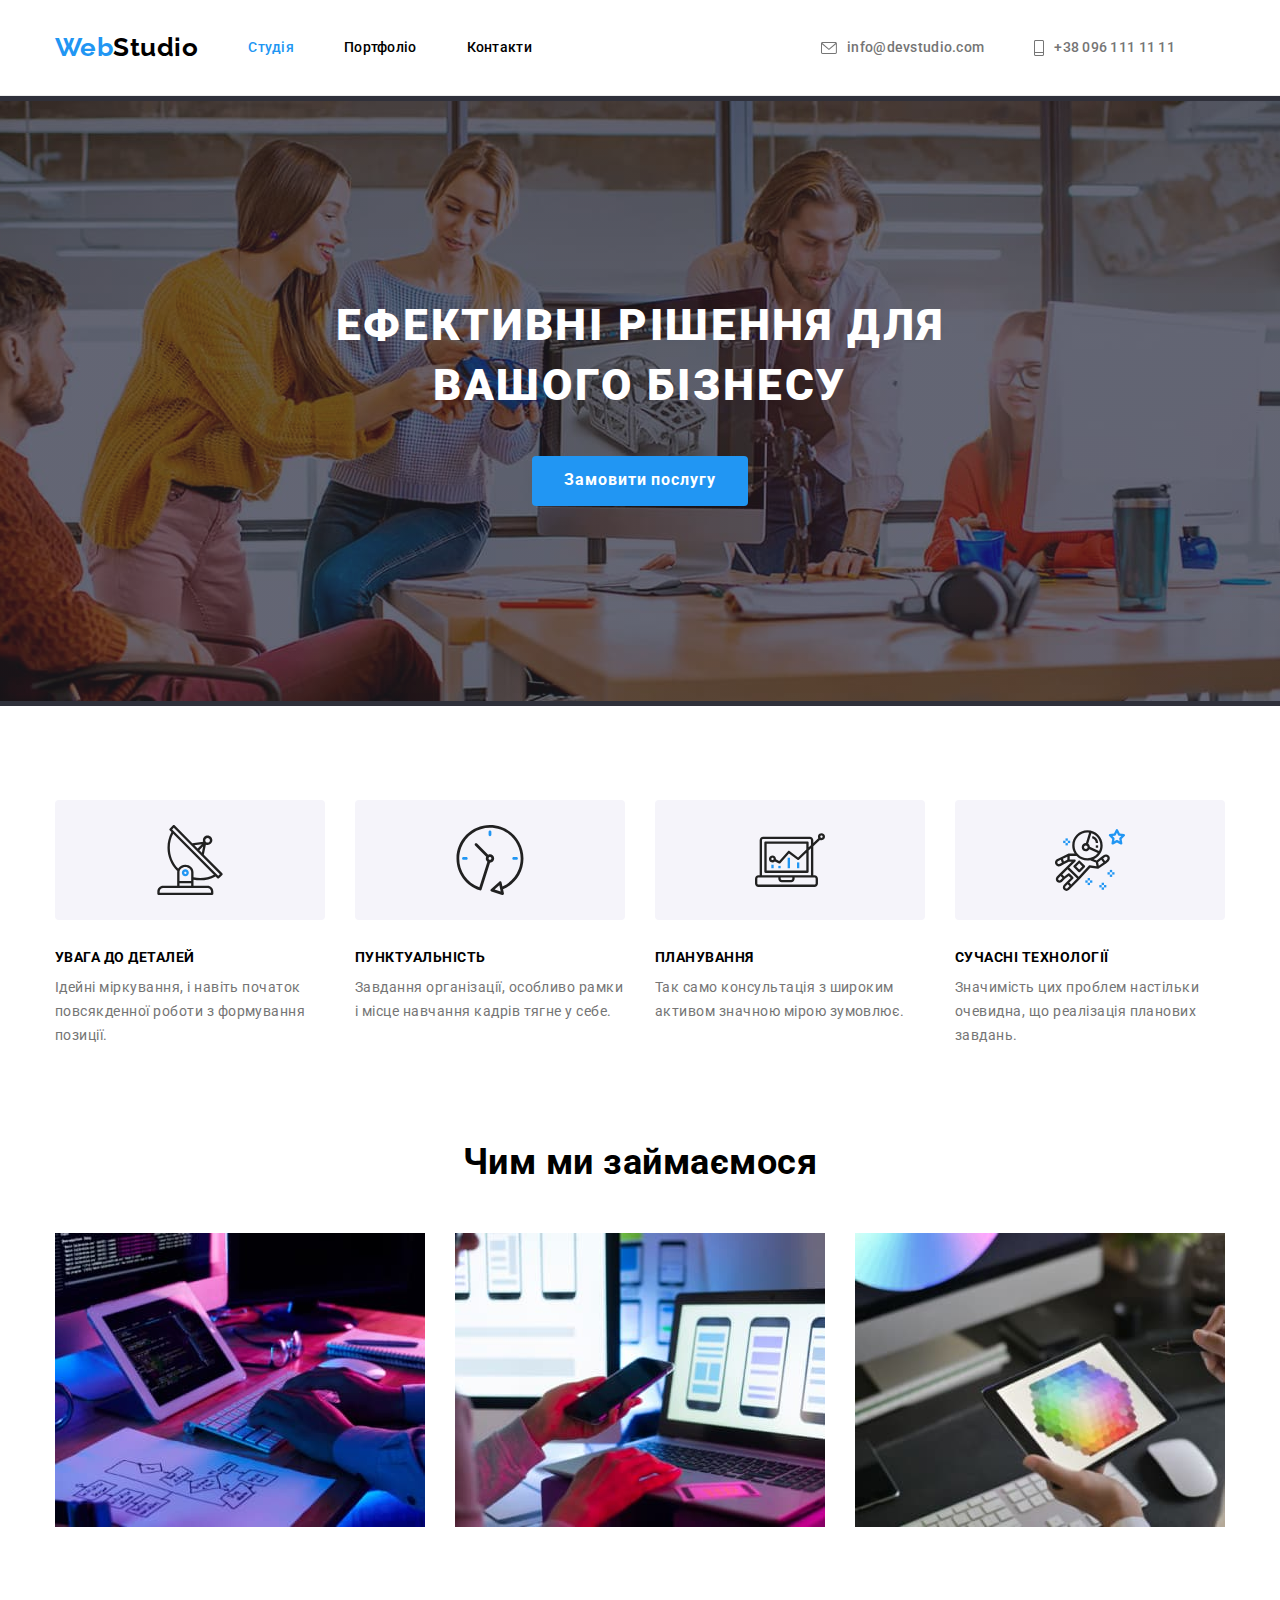
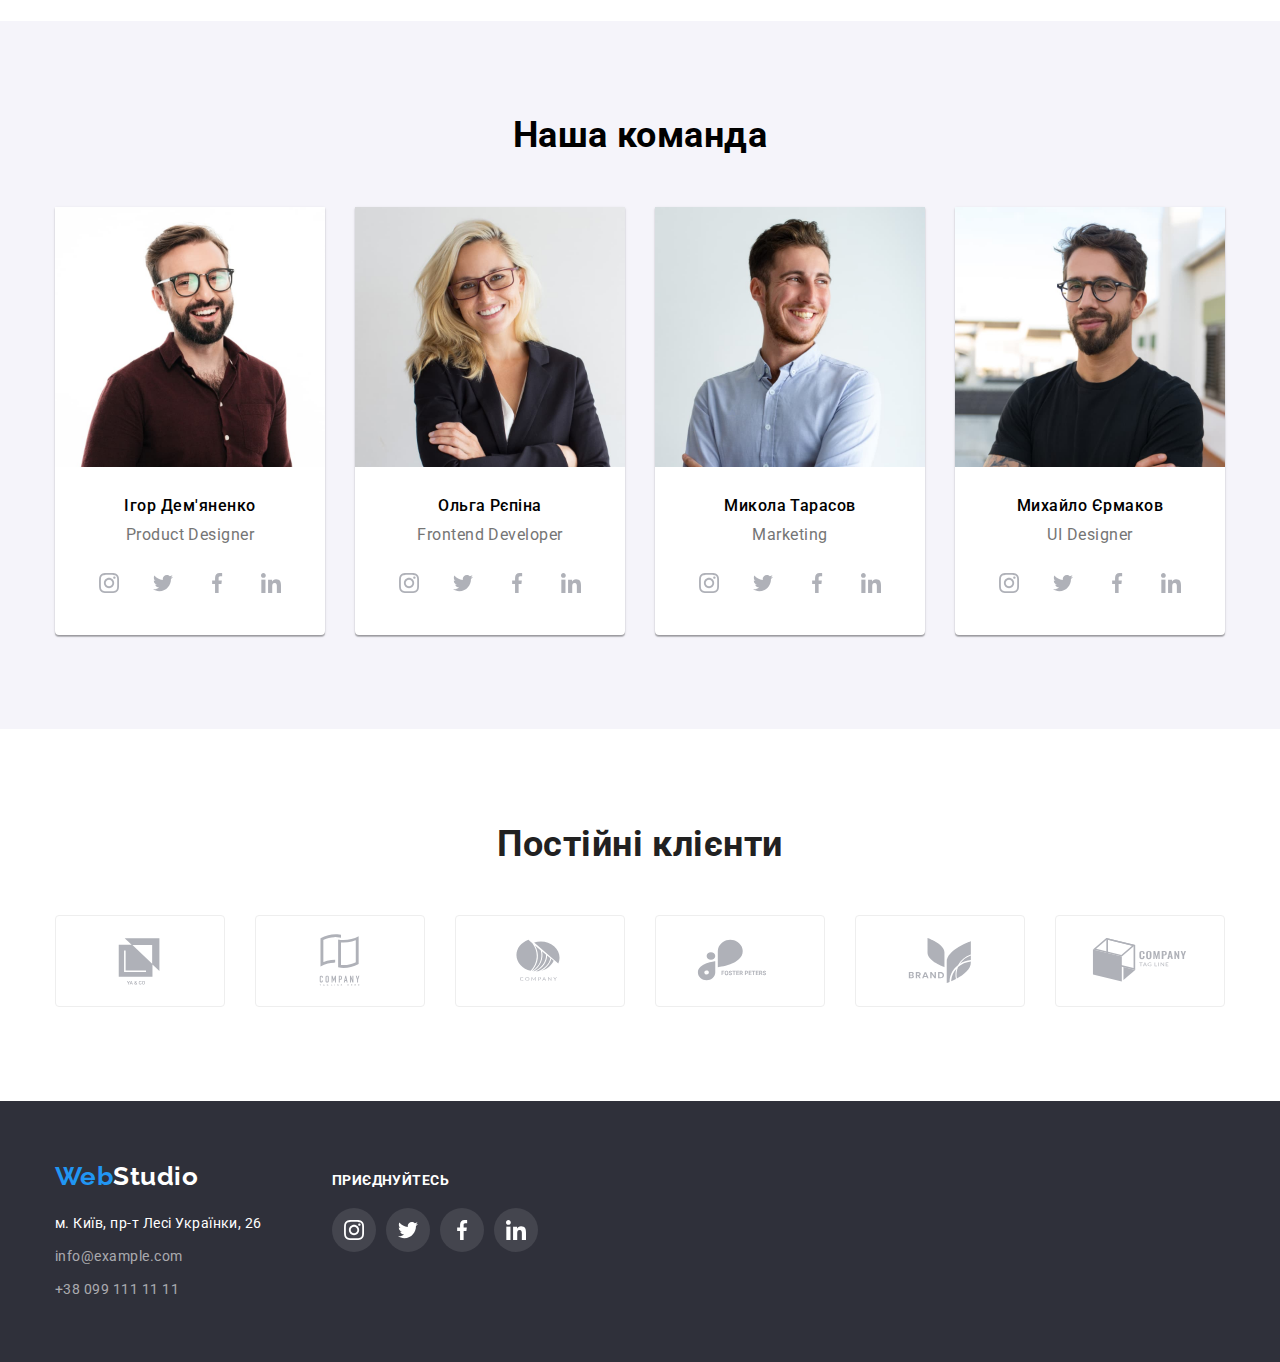
==== index.html @ 2a756783 "new" ====
<!DOCTYPE html>
<html lang="uk">

<head>
    <meta charset="UTF-8">
    <meta http-equiv="X-UA-Compatible" content="IE=edge">
    <meta name="viewport" content="width=device-width, initial-scale=1.0">
    <title>WebStudio</title>
    <link rel="preconnect" href="https://fonts.googleapis.com">
    <link rel="preconnect" href="https://fonts.gstatic.com" crossorigin>
    <link
        href="https://fonts.googleapis.com/css2?family=Raleway:wght@700&family=Roboto:wght@400;500;700;900&display=swap"
        rel="stylesheet">
    <link rel="stylesheet" href="https://cdn.jsdelivr.net/npm/modern-normalize@1.1.0/modern-normalize.min.css">
    <link rel="stylesheet" href="./css/styles.css">
</head>

<body>
    <!-- Header-page -->
    <header class="page-header">
        <div class="header-box container">
            <nav class="page-navigation">
                <a class="logo link" href="/index.html"><span class="logo-item">Web</span>Studio</a>
                <ul class="menu-list list">
                    <li class="menu-item">
                        <a class="menu-link link current " href="index.html">Студія</a>
                    </li>
                    <li class="menu-item">
                        <a class="menu-link link" href="portfolio.html">Портфоліо</a>
                    </li>
                    <li class="menu-item">
                        <a class="menu-link link" href="#contacts">Контакти</a>
                    </li>
                </ul>
            </nav>

            <ul class="list-contact list ">
                <li class="mail-link page-cont">
                    <a class="mail link focus-cont" href="mailto:info@devstudio.com">
                        <svg class="mail-icon cont-icon" width="16px" height="12px">
                            <use href="./symbol-defs.svg#icon-envelope"></use>
                        </svg>
                        info@devstudio.com
                    </a>
                </li>
                <li class="phone-link page-cont">
                    <a class="contact-phone-number link focus-cont" href="tel:+380961111111">
                        <svg class="phone-icon cont-icon" width="10" height="16">
                            <use href="./symbol-defs.svg#icon-Vector"></use>
                        </svg>
                        +38 096 111 11 11</a>
                </li>
            </ul>
        </div>

    </header>
    <!-- Main-page -->
    <main class="main-page">
        <section class="first-section">
            <div class="container first-container">
                <h1 class="name-page">Ефективні рішення для вашого бізнесу</h1>
                <button class="modal-open-btn" type="button">Замовити послугу</button>
            </div>
        </section>
        <section class="portfolio-section section ">
            <div class="container">
                <h2 class="soft-skills visually-hidden">Наші особливості</h2>
                <ul class="list list-skils">
                    <li class="skills-list">
                        <div class="soft-box">
                            <svg class="soft-icon" width="70" height="70">
                                <use href="./symbol-defs.svg#icon-antenna">
                                </use>
                            </svg>
                        </div>
                        <h3 class="soft-skills-item">Увага до деталей</h3>
                        <p class="soft-skills-link">Ідейні міркування, i навіть початок повсякденної роботи з формування
                            позиції.</p>
                    </li>

                    <li class="skills-list">
                        <div class="soft-box">
                            <svg class="soft-icon" width="70" height="70">
                                <use href="./symbol-defs.svg#icon-clock"></use>
                            </svg>
                        </div>
                        <h3 class="soft-skills-item">Пунктуальність</h3>
                        <p class="soft-skills-link">Завдання організації, особливо рамки i місце навчання кадрів тягне у
                            себе.</p>
                    </li>

                    <li class="skills-list">
                        <div class="soft-box">
                            <svg class="soft-icon" width="70" height="70">
                                <use href="./symbol-defs.svg#icon-diagram"></use>
                            </svg>
                        </div>
                        <h3 class="soft-skills-item">Планування</h3>
                        <p class="soft-skills-link">Так само консультація з широким активом значною мірою зумовлює.</p>
                    </li>

                    <li class="skills-list">
                        <div class="soft-box">
                            <svg class="soft-icon" width="70" height="70">
                                <use href="./symbol-defs.svg#icon-astronaut"></use>
                            </svg>
                        </div>
                        <h3 class="soft-skills-item">Сучасні технології</h3>
                        <p class="soft-skills-link">Значимість цих проблем настільки очевидна, що реалізація планових
                            завдань.</p>
                    </li>

                </ul>
            </div>

        </section>
        <section class="page-job section">
            <div class="container">
                <h2 class="job">Чим ми займаємося</h2>
                <ul class="job-page list">
                    <li class="work-image-li">
                        <img class="image-work" src="./images/box-1.jpg" alt="design" width="370" height="294">
                    </li>
                    <li class="work-image-li">
                        <img class="image-work" src="./images/box-2.jpg" alt="styling" width="370" height="294">
                    </li>
                    <li class="work-image-li">
                        <img class="image-work" src="./images/box-3.jpg" alt="color" width="370" height="294">
                    </li>
                </ul>
            </div>

        </section>
        <section class="team section">
            <div class="container">
                <h2 class="my-team">Наша команда</h2>
                <ul class="list list-team">
                    <li class="team-box">
                        <img class="image-team" src="./images/img-1.jpg" alt="Ігор Дем'яненко" width="270" height="260">
                        <div class="team-info">
                            <h3 class="name">Ігор Дем'яненко</h3>
                            <p class="job-title">Product Designer</p>
                            <ul class="team-cont">
                                <li class="list list-icon"><a href="https://www.instagram.com/" class="team-cont-icon">
                                        <svg class="icon-job" width="20" height="20">
                                            <use href="./symbol-defs.svg#icon-instagram"></use>
                                        </svg>
                                    </a>
                                </li>
                                <li class="list list-icon"><a href="https://twitter.com" class="team-cont-icon">
                                        <svg class="icon-job" width="20" height="20">
                                            <use href="./symbol-defs.svg#icon-twitter"></use>
                                        </svg>
                                    </a>
                                </li>
                                <li class="list list-icon"><a href="https://www.facebook.com/" class="team-cont-icon">
                                        <svg class="icon-job" width="20" height="20">
                                            <use href="./symbol-defs.svg#icon-facebook"></use>
                                        </svg>
                                    </a>
                                </li>
                                <li class="list list-icon"><a href="https://ua.linkedin.com/" class="team-cont-icon">
                                        <svg class="icon-job" width="20" height="20">
                                            <use href="./symbol-defs.svg#icon-linkedin"></use>
                                        </svg>
                                    </a>
                                </li>
                            </ul>
                        </div>
                    </li>
                    <li class="team-box">
                        <img class="image-team" src="./images/img-2.jpg" alt="Ольга Рєпіна" width="270" height="260">
                        <div class="team-info">
                            <h3 class="name">Ольга Рєпіна</h3>
                            <p class="job-title">Frontend Developer</p>
                            <ul class="team-cont">
                                <li class="list list-icon"><a href="https://www.instagram.com/" class="team-cont-icon">
                                        <svg class="icon-job" width="20" height="20">
                                            <use href="./symbol-defs.svg#icon-instagram"></use>
                                        </svg>
                                    </a>
                                </li>
                                <li class="list list-icon"><a href="https://twitter.com" class="team-cont-icon">
                                        <svg class="icon-job" width="20" height="20">
                                            <use href="./symbol-defs.svg#icon-twitter"></use>
                                        </svg>
                                    </a>

                                </li>
                                <li class="list list-icon"><a href="https://www.facebook.com/" class="team-cont-icon">
                                        <svg class="icon-job" width="20" height="20">
                                            <use href="./symbol-defs.svg#icon-facebook"></use>
                                        </svg>
                                    </a>
                                </li>
                                <li class="list list-icon"><a href="https://ua.linkedin.com/" class="team-cont-icon">
                                        <svg class="icon-job" width="20" height="20">
                                            <use href="./symbol-defs.svg#icon-linkedin"></use>
                                        </svg>
                                    </a>
                                </li>
                            </ul>
                        </div>
                    </li>
                    <li class="team-box">
                        <img class="image-team" src="./images/img-3.jpg" alt="Микола Тарасов" width="270" height="260">
                        <div class="team-info">
                            <h3 class="name">Микола Тарасов</h3>
                            <p class="job-title">Marketing</p>
                            <ul class="team-cont">
                                <li class="list list-icon"><a href="https://www.instagram.com/" class="team-cont-icon">
                                        <svg class="icon-job" width="20" height="20">
                                            <use href="./symbol-defs.svg#icon-instagram"></use>
                                        </svg>
                                    </a>
                                </li>
                                <li class="list list-icon"><a href="https://twitter.com" class="team-cont-icon">
                                        <svg class="icon-job" width="20" height="20">
                                            <use href="./symbol-defs.svg#icon-twitter"></use>
                                        </svg>
                                    </a>
                                </li>
                                <li class="list list-icon"><a href="https://www.facebook.com/" class="team-cont-icon">
                                        <svg class="icon-job" width="20" height="20">
                                            <use href="./symbol-defs.svg#icon-facebook"></use>
                                        </svg>
                                    </a>
                                </li>
                                <li class="list list-icon"><a href="https://ua.linkedin.com/" class="team-cont-icon">
                                        <svg class="icon-job" width="20" height="20">
                                            <use href="./symbol-defs.svg#icon-linkedin"></use>
                                        </svg>
                                    </a>
                                </li>
                            </ul>
                        </div>
                    </li>
                    <li class="team-box">
                        <img class="image-team" src="./images/img-4.jpg" alt="Михайло Єрмаков" width="270" height="260">
                        <div class="team-info">
                            <h3 class="name">Михайло Єрмаков</h3>
                            <p class="job-title">UI Designer</p>
                            <ul class="team-cont">
                                <li class="list list-icon"><a href="https://www.instagram.com/" class="team-cont-icon">
                                        <svg class="icon-job" width="20" height="20">
                                            <use href="./symbol-defs.svg#icon-instagram"></use>
                                        </svg>
                                    </a>
                                </li>
                                <li class="list list-icon"><a href="https://twitter.com" class="team-cont-icon">
                                        <svg class="icon-job" width="20" height="20">
                                            <use href="./symbol-defs.svg#icon-twitter"></use>
                                        </svg>
                                    </a>
                                </li>
                                <li class="list list-icon"><a href="https://www.facebook.com/" class="team-cont-icon">
                                        <svg class="icon-job" width="20" height="20">
                                            <use href="./symbol-defs.svg#icon-facebook"></use>
                                        </svg>
                                    </a>
                                </li>
                                <li class="list list-icon"><a href="https://ua.linkedin.com/" class="team-cont-icon">
                                        <svg class="icon-job" width="20" height="20">
                                            <use href="./symbol-defs.svg#icon-linkedin"></use>
                                        </svg>
                                    </a>
                                </li>
                            </ul>
                        </div>
                    </li>
                </ul>
            </div>
        </section>
        <section class="section">
            <div class="container">
                <h2 class="clients">Постійні клієнти</h2>
                <ul class="clients-item">
                    <li class="client-list list">
                        <div class="client-box-icon">
                            <a class="client-comp" href="">
                                <svg class="client-icon" width="106" height="60">
                                    <use href="./symbol-defs.svg#icon-YACO"></use>
                                </svg>
                            </a>
                        </div>
                    </li>
                    <li class="client-list list">
                        <div class="client-box-icon">
                            <a class="client-comp" href="">
                                <svg class="client-icon" width="106" height="60">
                                    <use href="./symbol-defs.svg#icon-COMPANY"></use>
                                </svg>
                            </a>
                        </div>
                    </li>
                    <li class="client-list list">
                        <div class="client-box-icon">
                            <a class="client-comp" href="">
                                <svg class="client-icon" width="106" height="60">
                                    <use href="./symbol-defs.svg#icon-COMPANYtwo"></use>
                                </svg>
                            </a>
                        </div>
                    </li>
                    <li class="client-list list">
                        <div class="client-box-icon">
                            <a class="client-comp" href="">
                                <svg class="client-icon" width="106" height="60">
                                    <use href="./symbol-defs.svg#icon-POSTER"></use>
                                </svg>
                            </a>
                        </div>
                    </li>
                    <li class="client-list list">
                        <div class="client-box-icon">
                            <a class="client-comp" href="">
                                <svg class="client-icon" width="106" height="60">
                                    <use href="./symbol-defs.svg#icon-BRANT"></use>
                                </svg>
                            </a>
                        </div>
                    </li>
                    <li class="client-list list">
                        <div class="client-box-icon">
                            <a class="client-comp" href="">
                                <svg class="client-icon" width="106" height="60">
                                    <use href="./symbol-defs.svg#icon-Logo"></use>
                                </svg>
                            </a>
                        </div>
                    </li>
                </ul>
            </div>
        </section>
    </main>
    <footer class="footer-page">
        <div class="container footer-container">
            <div class="footer-first-box">
                <a class="logo-two link" href="/index.html"><span class="logo-item">Web</span>Studio</a>
                <address class="adress-footer">

                    <ul class="adress-list list">
                        <li class="list-map"><a class="maps-list link" href="https://goo.gl/maps/bV2nX5t9sE71foQR8"
                                target="_blank" rel="nooper noreferrer nofollow">м. Київ, пр-т Лесі Українки, 26</a>
                        </li>
                        <li class="list-map"><a class="mail-footer link"
                                href="mailto:info@example.com">info@example.com</a>
                        </li>
                        <li><a class="contact-phone-footer link" href="tel:+380991111111">+38 099 111 11 11</a></li>
                    </ul>
                </address>
            </div>
            <div class="footer-icons">
                <p class="footer-invate">Приєднуйтесь</p>
                <ul class="team-cont">
                    <li class="list list-icon"><a href="https://www.instagram.com/" class="team-cont-icons">
                            <svg class="icon-footer" width="20" height="20">
                                <use href="./symbol-defs.svg#icon-instagram"></use>
                            </svg>
                        </a>
                    </li>
                    <li class="list list-icon"><a href="https://twitter.com" class="team-cont-icons">
                            <svg class="icon-footer" width="20" height="20">
                                <use href="./symbol-defs.svg#icon-twitter"></use>
                            </svg>
                        </a>
                    </li>
                    <li class="list list-icon"><a href="https://www.facebook.com/" class="team-cont-icons">
                            <svg class="icon-footer" width="20" height="20">
                                <use href="./symbol-defs.svg#icon-facebook"></use>
                            </svg>
                        </a>
                    </li>
                    <li class="list list-icon"><a href="https://ua.linkedin.com/" class="team-cont-icons">
                            <svg class="icon-footer" width="20" height="20">
                                <use href="./symbol-defs.svg#icon-linkedin"></use>
                            </svg>
                        </a>
                    </li>
                </ul>
            </div>
        </div>
    </footer>
</body>

</html>
---- css/styles.css ----
:root {
  --accent-color: #2196f3;
  --secondary-text-dark-color: #000000;
  --primary-text-dark-color: #212121;
  --primary-text-color-theme-light: #ffffff;
  --secondary-text-color-theme-light: #757575;
  --no-name-text-color: #2f303a;
  --primary-font: "Roboto", sans-serif;
  --secondary-text-font: "Raleway", sans-serif;
  --back-color: #f5f4fa;
  --border-color: #eee;
  --primary-icon-color: rgba(175, 177, 184, 1);
  --second-icon-color: #757575;
}
.menu-list .menu-link.current {
  color: var(--accent-color);
}
.link {
  text-decoration: none;
}

.list {
  list-style-type: none;
}

button {
  cursor: pointer;
}
h1,
h2,
h3,
h4,
p {
  margin-top: 0;
  margin-bottom: 0;
}
ul,
ol {
  margin-top: 0;
  margin-bottom: 0;
  padding-left: 0;
}
img {
  max-width: 100%;
  height: auto;
  display: block;
}
body {
  font-family: var(--primary-font), sans-serif;
  background-color: var(--primary-text-color-theme-light);
  letter-spacing: 0.03em;
}
.section {
  padding-top: 94px;
  padding-bottom: 94px;
}
/* HEADER */
.visually-hidden {
  position: absolute;
  white-space: nowrap;
  width: 1px;
  height: 1px;
  overflow: hidden;
  border: 0;
  padding: 0;
  clip: rect(0 0 0 0);
  clip-path: inset(50%);
  margin: -1px;
}
.container {
  margin-left: auto;
  margin-right: auto;
  width: 1200px;
  padding-left: 15px;
  padding-right: 15px;
}
.logo {
  font-family: var(--secondary-text-font);
  font-weight: 700;
  font-size: 26px;
  line-height: 1.2;

  color: var(--black-color);
}
.logo-item {
  font-family: var(--secondary-text-font);
  font-weight: 700;
  font-size: 26px;
  line-height: 1.2;
  color: var(--accent-color);
}
.page-navigation {
  display: flex;
  align-items: center;
}
.page-header {
  border-bottom: 1px solid var(--border-color);
  padding-top: 32px;
  padding-bottom: 32px;
}

.header-box {
  display: flex;
  justify-content: space-between;
}
.menu-list,
.list-contact {
  display: flex;
}
.menu-item:not(:last-child),
.logo {
  margin-right: 50px;
}
.page-cont {
  margin-right: 50px;
}
.page-cont{
  display: flex;
  justify-content: center;
}
.menu-link {
  font-weight: 500;
  font-size: 14px;
  line-height: 1.14;
  letter-spacing: 0.02em;
  color: var(--grey-color);
}
.menu-link:hover,
.menu-link:focus {
  color: var(--accent-color);
}
.mail {
  font-weight: 500;
  font-size: 14px;
  line-height: 1.14;
  letter-spacing: 0.02em;
  color: var(--secondary-text-color-theme-light);
  display: flex;
  align-items: center;
}
.mail:hover,
.mail:focus {
  color: var(--accent-color);
}
.contact-phone-number {
  font-weight: 500;
  font-size: 14px;
  line-height: 1.14;
  letter-spacing: 0.02em;
  color: var(--secondary-text-color-theme-light);
  display: flex;
  align-items: center;
}
.contact-phone-number:hover,
.contact-phone-number:focus {
  color: var(--accent-color);
}
.mail-icon,
.phone-icon {
  margin-right: 10px;
}
.focus-cont:hover .cont-icon,
.focus-cont:focus .cont-icon {
  fill: var(--accent-color);
}
.mail-icon,
.phone-icon {
  fill: var(--second-icon-color);
}
/* MAIN */
.first-section {
  background: rgba(47, 48, 58, 0.4);
  background-color: var(--no-name-text-color);
  background-repeat: no-repeat;
  background-size: cover;
  background-image: linear-gradient(
      rgba(47, 48, 58, 0.4),
      rgba(47, 48, 58, 0.4)
    ),
    url(../sekt.jpg);
  background-size: 1600px;
  background-position: center;
}
.name-page {
  font-weight: 900;
  font-size: 44px;
  line-height: 1.36;
  text-align: center;
  letter-spacing: 0.06em;
  text-transform: uppercase;
  color: var(--primary-text-color-theme-light);
  margin-bottom: 40px;
}
.modal-open-btn {
  width: 216px;
  height: 50px;
  background-color: #2196f3;
  font-weight: 700;
  font-size: 16px;
  line-height: 1.8;
  letter-spacing: 0.06em;
  color: var(--primary-text-color-theme-light);
  border: none;
  border-radius: 4px;
  display: flex;
  align-items: center;
  justify-content: center;
}
.modal-open-btn:active {
  background-color: #188ce8;
}
.first-container {
  display: flex;
  flex-wrap: wrap;
  width: 700px;
  justify-content: center;
  padding-top: 200px;
  padding-bottom: 200px;
}

.modal-open-btn:hover,
.modal-open-btn:focus {
  background-color: #188ce8;
}
/* soft=skills */
.list-skils {
  display: flex;
  gap: 30px;
}
.skills-list {
  flex-basis: calc((100% - 90px) / 4);
}
.soft-skills-item {
  font-weight: 700;
  font-size: 14px;
  line-height: 1.14;
  text-transform: uppercase;
  color: var(--grey-color);
  margin-bottom: 10px;
}
.soft-skills-link {
  font-size: 14px;
  line-height: 1.71;
  color: var(--secondary-text-color-theme-light);
}
.soft-box {
  display: flex;
  justify-content: center;
  border-radius: 4px;
  background-color: var(--back-color);
  margin-bottom: 30px;
  width: 270px;
  height: 120px;
  align-items: center;
}
.job {
  font-weight: 700;
  font-size: 36px;
  line-height: 1.16;
  text-align: center;
  color: var(--grey-color);
  margin-bottom: 50px;
}

.page-job {
  padding-top: 0;
}
.job-page {
  display: flex;
  gap: 30px;
}
.image-work {
  width: 370px;
  height: 294px;
}
.my-team {
  margin-bottom: 50px;
}
.list-team {
  display: flex;
  gap: 30px;
}
.my-team {
  font-weight: 700;
  font-size: 36px;
  line-height: 1.16;
  text-align: center;
  color: var(--grey-color);
}
.image-team {
  width: 270px;
  height: 260px;
}
.team-info {
  padding-top: 30px;
  padding-bottom: 30px;
}
.name {
  font-weight: 500;
  font-size: 16px;
  line-height: 1.18;
  margin-bottom: 10px;
  text-align: center;

  color: var(--grey-color);
}
.job-title {
  font-weight: 400;
  font-size: 16px;
  line-height: 1.18;
  text-align: center;
  color: var(--secondary-text-color-theme-light);
  margin-bottom: 16px;
}
.team-box {
  background-color: var(--primary-text-color-theme-light);
  box-shadow: 0px 1px 3px rgba(0, 0, 0, 0.12), 0px 1px 1px rgba(0, 0, 0, 0.14),
    0px 2px 1px rgba(0, 0, 0, 0.2);
  border-radius: 0px 0px 4px 4px;
}
.team {
  background-color: var(--back-color);
}
.team-cont {
  display: flex;
  justify-content: center;
  column-gap: 10px;
}

.icon-job:hover {
  fill: var(--accent-color);
}
/* .icon-job{
  fill: var(--primary-icon-color);
} */
.team-cont-icon {
  display: flex;
  justify-content: center;
  align-items: center;
  width: 44px;
  height: 44px;
  border-radius: 50%;
  background-color: var(--primary-text-color-theme-light);
  fill: var(--primary-icon-color);
}
.team-cont-icon:hover,
.team-cont-icon:focus {
  fill: var(--primary-text-color-theme-light);
  background-color: var(--accent-color);
}
.team-cont-icon:hover .icon-job,
.team-cont-icon:focus .icon-job {
  fill: var(--primary-text-color-theme-light);
}
.clients {
  display: flex;
  justify-content: center;
  margin-bottom: 50px;
  font-family: var(--primary-font);
  font-weight: 700;
  font-size: 36px;
  line-height: 42px;
  text-align: center;
  color: var(--primary-text-dark-color);
}
.clients-item {
  display: flex;
  gap: 30px;
}
/* .client-list{
  border: 1px solid var(--border-color);
  border-radius: 4px;
  padding: 16px 32px;
  margin-left: 30px;
} */
.client-box-icon {
  width: 170px;
  height: 92px;
}
.client-comp {
  width: 100%;
  height: 100%;
  display: flex;
  justify-content: center;
  align-items: center;
  border: 1px solid var(--border-color);
  border-radius: 4px;
}
.client-comp:hover .client-icon,
.client-comp:focus .client-icon {
  fill: var(--accent-color);
}
.client-comp:hover,
.client-comp:focus {
  border-color: var(--accent-color);
}
.client-icon {
  fill: var(--primary-icon-color);
}
/* footer */
.footer-page {
  background: var(--no-name-text-color);
  display: flex;
  padding-top: 60px;
  padding-bottom: 60px;
}
.footer-first-box{
  margin-right: 70px;
}
.logo-two {
  font-family: var(--secondary-text-font);
  font-weight: 700;
  font-size: 26px;
  line-height: 1.19;
  color: var(--primary-text-color-theme-light);
  margin-top: 60px;
  font-style: normal;
}
.adress-footer {
  margin-top: 20px;

}
.maps-list {
  font-style: normal;
  font-weight: 400;
  font-size: 14px;
  line-height: 1.71;
  color: var(--primary-text-color-theme-light);
}
.mail-footer,
.contact-phone-footer {
  font-style: normal;
  font-weight: 400;
  font-size: 14px;
  line-height: 1.71;
  color: rgba(255, 255, 255, 0.6);
}
.list-map {
  margin-bottom: 9px;
}
.contact-phone-footer {
  margin-bottom: 60px;
}
.contact-phone-footer:focus,
.contact-phone-footer:hover,
.mail-footer:hover,
.mail-footer:focus .maps-text:hover,
.maps-text:focus {
  color: var(--accent-color);
}
.footer-invate {
  font-family: var(--primary-font);
  font-weight: 700;
  font-size: 14px;
  line-height: 16px;
  font-style: normal;
  letter-spacing: 0.03em;
  text-transform: uppercase;
  color: var(--primary-text-color-theme-light);
  margin-bottom: 20px;
}
.team-cont-icons {
  display: flex;
  justify-content: center;
  align-items: center;
  width: 44px;
  height: 44px;
  border-radius: 50%;
  background-color: rgba(255, 255, 255, 0.1);
}
.icon-footer {
  fill: var(--primary-text-color-theme-light);
}
.team-cont-icons:hover,
.team-cont-icons:focus {
  background-color: var(--accent-color);
}
.footer-container {
  display: flex;
  align-items: baseline;
}
/* Portfolio */
.filther-btn {
  display: flex;
  gap: 8px;
  justify-content: center;
  margin-bottom: 50px;
}
.button-item {
  background: var(--back-color);
  padding: 6px 22px;
  font-weight: 500;
  font-size: 16px;
  line-height: 1.6;
  text-align: center;
  border-radius: 4px;
  border: none;
  color: var(--grey-color);
}

.button-item:hover,
.button-item:focus {
  color: var(--primary-text-color-theme-light);
  background-color: var(--accent-color);
  box-shadow: 0px 3px 1px rgba(0, 0, 0, 0.1), 0px 1px 2px rgba(0, 0, 0, 0.08),
    0px 2px 2px rgba(0, 0, 0, 0.12);
}
/* Project */
.project-link {
  display: flex;
  flex-wrap: wrap;
  gap: 30px;
}
.project-list {
  border-left: 1px solid var(--border-color);
  border-right: 1px solid var(--border-color);
  border-bottom: 1px solid var(--border-color);
  padding: 20px 24px;
}
.project {
  margin-bottom: 4px;
}

.project-img {
  width: 370px;
  height: 294px;
}

.project-type {
  font-weight: 400;
  font-size: 16px;
  line-height: 1.8;

  color: var(--secondary-text-color-theme-light);
}
.shadow-link {
  text-decoration: none;
}
.shadow-link:hover .shadow-cont,
.shadow-link:focus .shadow-cont {
  box-shadow: 0px 1px 1px rgba(0, 0, 0, 0.12), 0px 4px 4px rgba(0, 0, 0, 0.06),
    1px 4px 6px rgba(0, 0, 0, 0.16);
}
.project {
  font-weight: 700;
  font-size: 18px;
  line-height: 2;
  letter-spacing: 0.06em;
  color: var(--primary-text-dark-color);
}
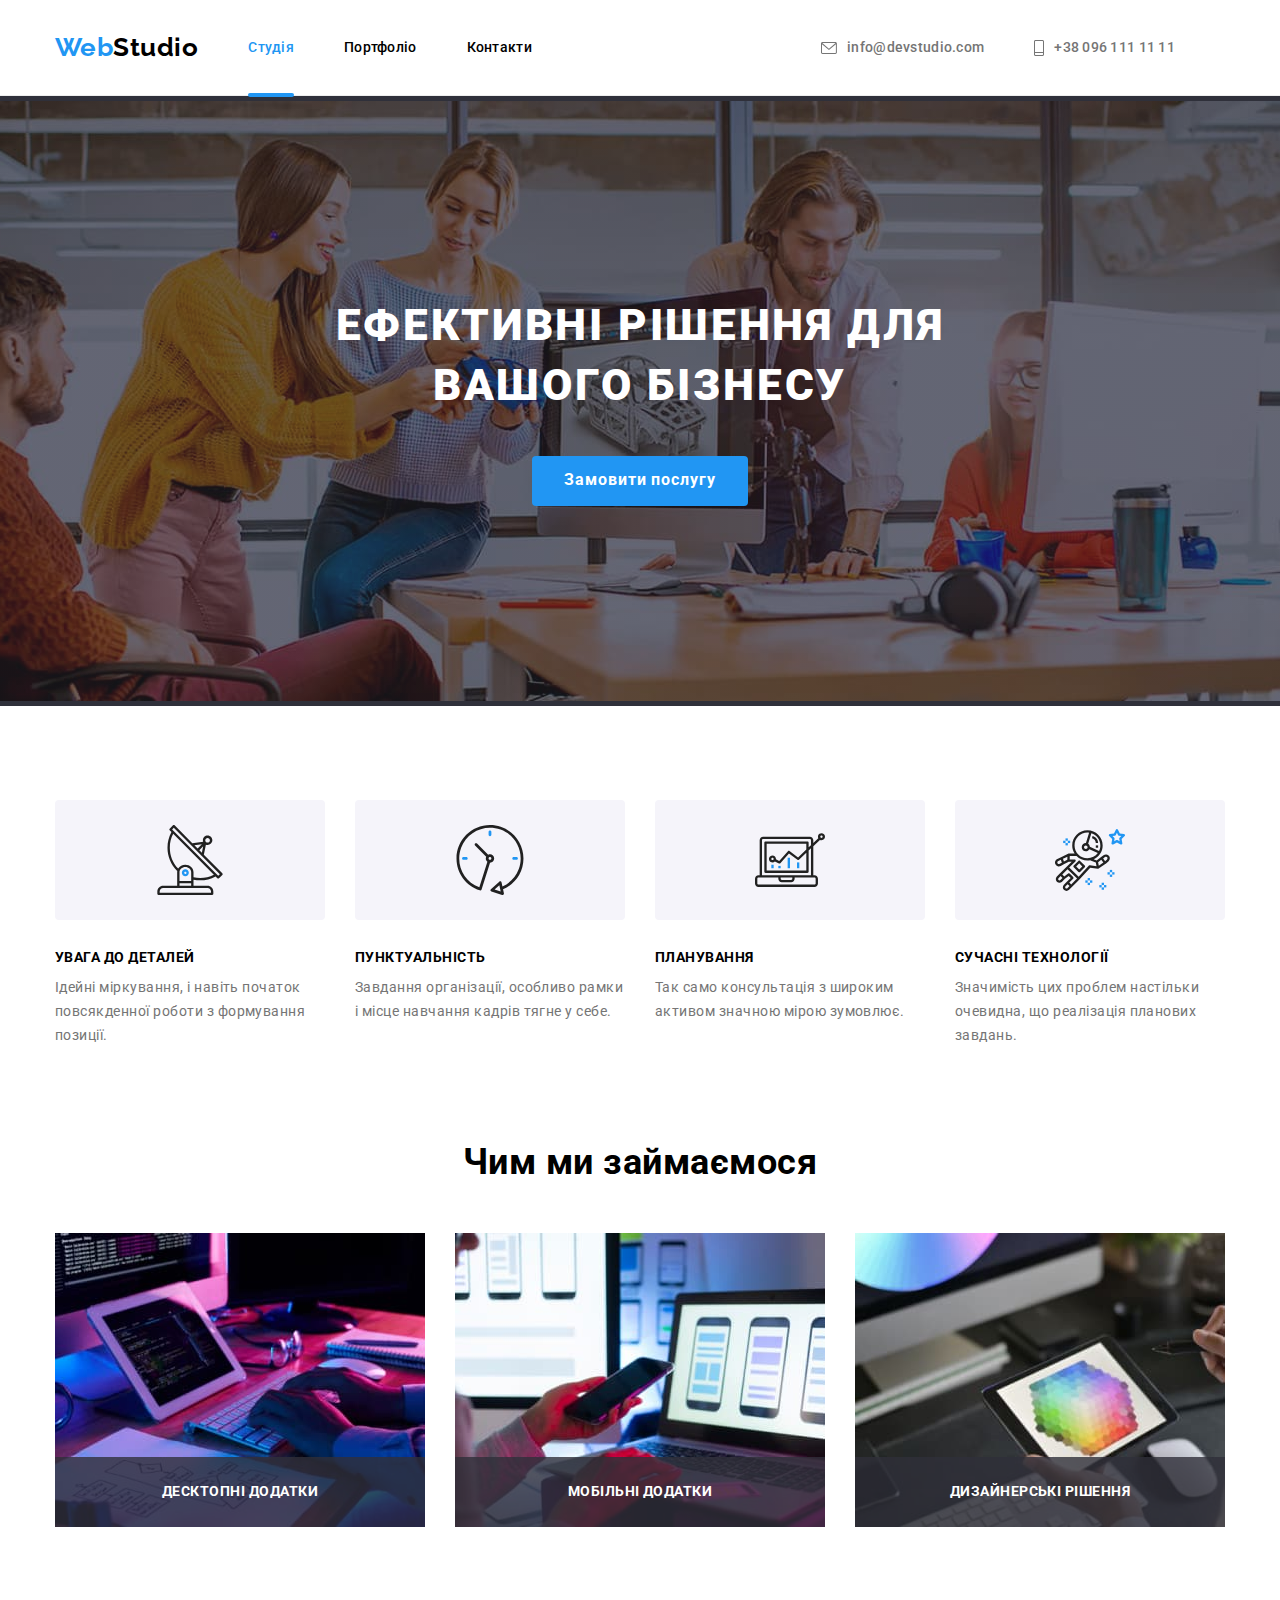
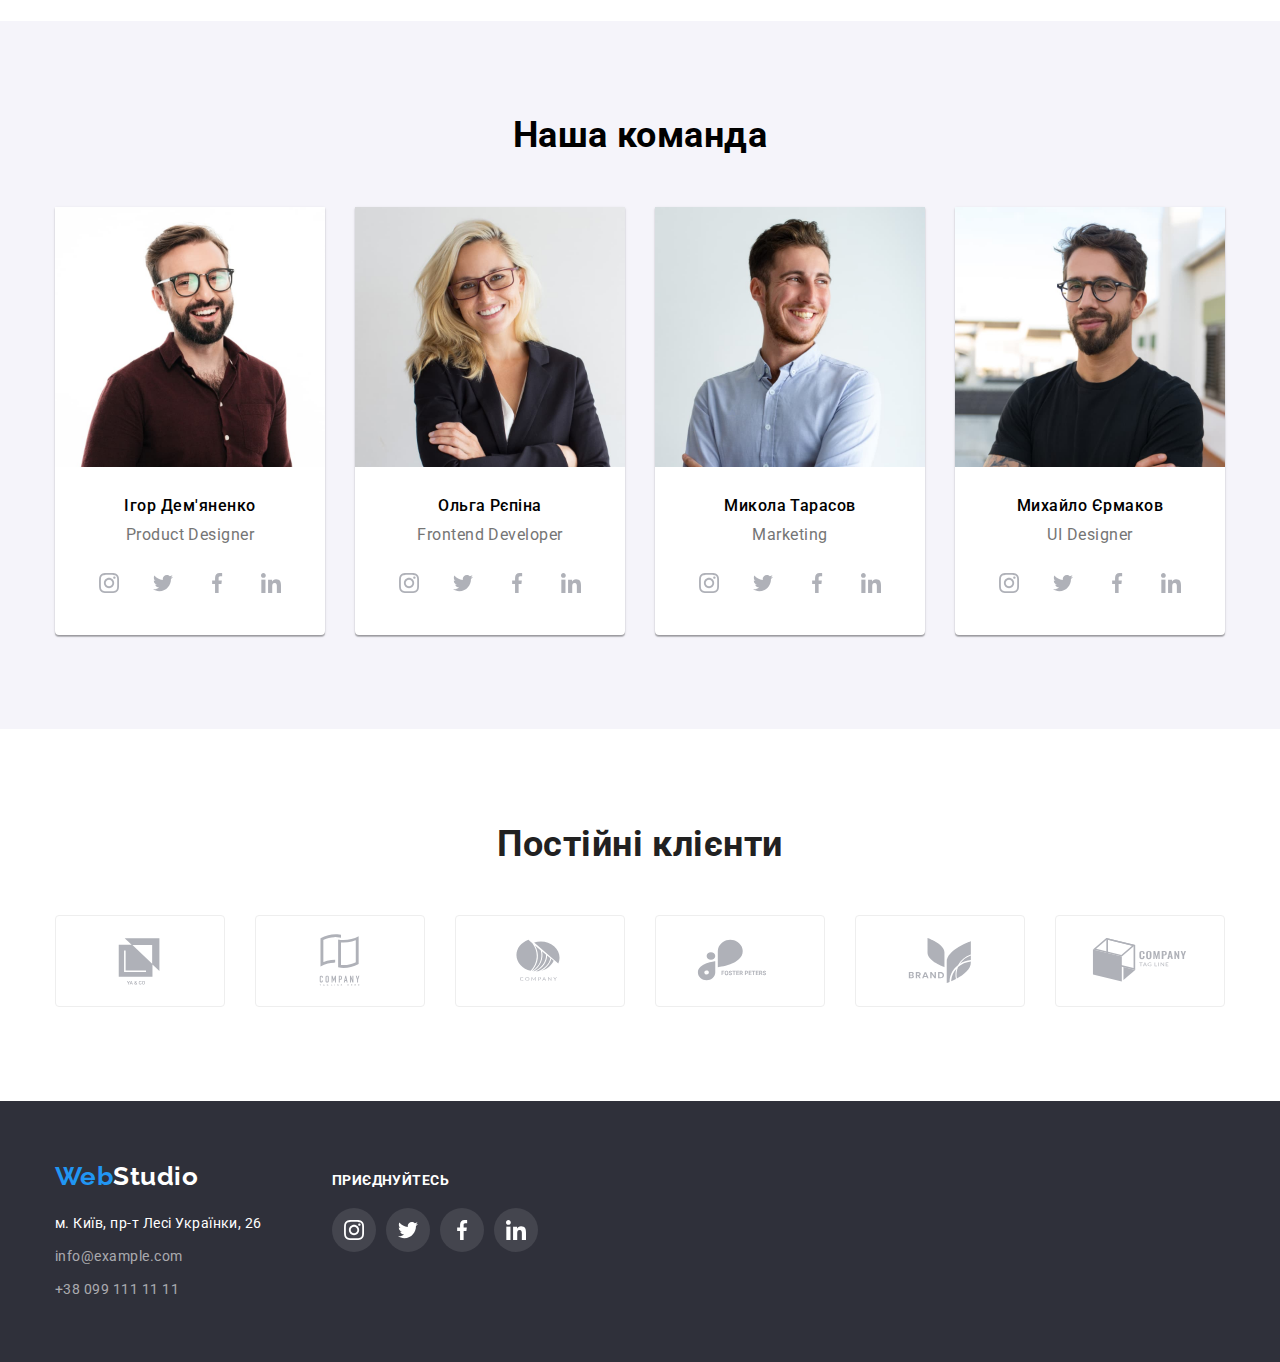
==== commit 2665d737: "final_upd" ====
--- a/index.html
+++ b/index.html
@@ -1,386 +1,500 @@
 <!DOCTYPE html>
 <html lang="uk">
-
-<head>
-    <meta charset="UTF-8">
-    <meta http-equiv="X-UA-Compatible" content="IE=edge">
-    <meta name="viewport" content="width=device-width, initial-scale=1.0">
+  <head>
+    <meta charset="UTF-8" />
+    <meta http-equiv="X-UA-Compatible" content="IE=edge" />
+    <meta name="viewport" content="width=device-width, initial-scale=1.0" />
     <title>WebStudio</title>
-    <link rel="preconnect" href="https://fonts.googleapis.com">
-    <link rel="preconnect" href="https://fonts.gstatic.com" crossorigin>
+    <link rel="preconnect" href="https://fonts.googleapis.com" />
+    <link rel="preconnect" href="https://fonts.gstatic.com" crossorigin />
     <link
-        href="https://fonts.googleapis.com/css2?family=Raleway:wght@700&family=Roboto:wght@400;500;700;900&display=swap"
-        rel="stylesheet">
-    <link rel="stylesheet" href="https://cdn.jsdelivr.net/npm/modern-normalize@1.1.0/modern-normalize.min.css">
-    <link rel="stylesheet" href="./css/styles.css">
-</head>
-
-<body>
+      href="https://fonts.googleapis.com/css2?family=Raleway:wght@700&family=Roboto:wght@400;500;700;900&display=swap"
+      rel="stylesheet"
+    />
+    <link
+      rel="stylesheet"
+      href="https://cdn.jsdelivr.net/npm/modern-normalize@1.1.0/modern-normalize.min.css"
+    />
+    <link rel="stylesheet" href="./css/styles.css" />
+  </head>
+
+  <body>
     <!-- Header-page -->
     <header class="page-header">
-        <div class="header-box container">
-            <nav class="page-navigation">
-                <a class="logo link" href="/index.html"><span class="logo-item">Web</span>Studio</a>
-                <ul class="menu-list list">
-                    <li class="menu-item">
-                        <a class="menu-link link current " href="index.html">Студія</a>
-                    </li>
-                    <li class="menu-item">
-                        <a class="menu-link link" href="portfolio.html">Портфоліо</a>
-                    </li>
-                    <li class="menu-item">
-                        <a class="menu-link link" href="#contacts">Контакти</a>
-                    </li>
-                </ul>
-            </nav>
-
-            <ul class="list-contact list ">
-                <li class="mail-link page-cont">
-                    <a class="mail link focus-cont" href="mailto:info@devstudio.com">
-                        <svg class="mail-icon cont-icon" width="16px" height="12px">
-                            <use href="./symbol-defs.svg#icon-envelope"></use>
-                        </svg>
-                        info@devstudio.com
-                    </a>
-                </li>
-                <li class="phone-link page-cont">
-                    <a class="contact-phone-number link focus-cont" href="tel:+380961111111">
-                        <svg class="phone-icon cont-icon" width="10" height="16">
-                            <use href="./symbol-defs.svg#icon-Vector"></use>
-                        </svg>
-                        +38 096 111 11 11</a>
-                </li>
-            </ul>
-        </div>
-
+      <div class="header-box container">
+        <nav class="page-navigation">
+          <a class="logo link" href="/index.html"
+            ><span class="logo-item">Web</span>Studio</a
+          >
+          <ul class="menu-list list">
+            <li class="menu-item">
+                <a class="menu-link link  " href="index.html"><span class="accent">Студія</span></a>
+            </li>
+            <li class="menu-item">
+              <a class="menu-link link" href="portfolio.html">Портфоліо</a>
+            </li>
+            <li class="menu-item">
+              <a class="menu-link link" href="#contacts">Контакти</a>
+            </li>
+          </ul>
+        </nav>
+
+        <ul class="list-contact list">
+          <li class="mail-link page-cont">
+            <a class="mail link focus-cont" href="mailto:info@devstudio.com">
+              <svg class="mail-icon cont-icon" width="16px" height="12px">
+                <use href="./symbol-defs.svg#icon-envelope"></use>
+              </svg>
+              info@devstudio.com
+            </a>
+          </li>
+          <li class="phone-link page-cont">
+            <a
+              class="contact-phone-number link focus-cont"
+              href="tel:+380961111111"
+            >
+              <svg class="phone-icon cont-icon" width="10" height="16">
+                <use href="./symbol-defs.svg#icon-Vector"></use>
+              </svg>
+              +38 096 111 11 11</a
+            >
+          </li>
+        </ul>
+      </div>
     </header>
     <!-- Main-page -->
     <main class="main-page">
-        <section class="first-section">
-            <div class="container first-container">
-                <h1 class="name-page">Ефективні рішення для вашого бізнесу</h1>
-                <button class="modal-open-btn" type="button">Замовити послугу</button>
-            </div>
-        </section>
-        <section class="portfolio-section section ">
-            <div class="container">
-                <h2 class="soft-skills visually-hidden">Наші особливості</h2>
-                <ul class="list list-skils">
-                    <li class="skills-list">
-                        <div class="soft-box">
-                            <svg class="soft-icon" width="70" height="70">
-                                <use href="./symbol-defs.svg#icon-antenna">
-                                </use>
-                            </svg>
-                        </div>
-                        <h3 class="soft-skills-item">Увага до деталей</h3>
-                        <p class="soft-skills-link">Ідейні міркування, i навіть початок повсякденної роботи з формування
-                            позиції.</p>
-                    </li>
-
-                    <li class="skills-list">
-                        <div class="soft-box">
-                            <svg class="soft-icon" width="70" height="70">
-                                <use href="./symbol-defs.svg#icon-clock"></use>
-                            </svg>
-                        </div>
-                        <h3 class="soft-skills-item">Пунктуальність</h3>
-                        <p class="soft-skills-link">Завдання організації, особливо рамки i місце навчання кадрів тягне у
-                            себе.</p>
-                    </li>
-
-                    <li class="skills-list">
-                        <div class="soft-box">
-                            <svg class="soft-icon" width="70" height="70">
-                                <use href="./symbol-defs.svg#icon-diagram"></use>
-                            </svg>
-                        </div>
-                        <h3 class="soft-skills-item">Планування</h3>
-                        <p class="soft-skills-link">Так само консультація з широким активом значною мірою зумовлює.</p>
-                    </li>
-
-                    <li class="skills-list">
-                        <div class="soft-box">
-                            <svg class="soft-icon" width="70" height="70">
-                                <use href="./symbol-defs.svg#icon-astronaut"></use>
-                            </svg>
-                        </div>
-                        <h3 class="soft-skills-item">Сучасні технології</h3>
-                        <p class="soft-skills-link">Значимість цих проблем настільки очевидна, що реалізація планових
-                            завдань.</p>
-                    </li>
-
+      <section class="first-section">
+        <div class="container first-container">
+          <h1 class="name-page">Ефективні рішення для вашого бізнесу</h1>
+          <button class="modal-open-btn" type="button" data-modal-open>
+            Замовити послугу
+          </button>
+        </div>
+      </section>
+      <section class="portfolio-section section">
+        <div class="container">
+          <h2 class="soft-skills visually-hidden">Наші особливості</h2>
+          <ul class="list list-skils">
+            <li class="skills-list">
+              <div class="soft-box">
+                <svg class="soft-icon" width="70" height="70">
+                  <use href="./symbol-defs.svg#icon-antenna"></use>
+                </svg>
+              </div>
+              <h3 class="soft-skills-item">Увага до деталей</h3>
+              <p class="soft-skills-link">
+                Ідейні міркування, i навіть початок повсякденної роботи з
+                формування позиції.
+              </p>
+            </li>
+
+            <li class="skills-list">
+              <div class="soft-box">
+                <svg class="soft-icon" width="70" height="70">
+                  <use href="./symbol-defs.svg#icon-clock"></use>
+                </svg>
+              </div>
+              <h3 class="soft-skills-item">Пунктуальність</h3>
+              <p class="soft-skills-link">
+                Завдання організації, особливо рамки i місце навчання кадрів
+                тягне у себе.
+              </p>
+            </li>
+
+            <li class="skills-list">
+              <div class="soft-box">
+                <svg class="soft-icon" width="70" height="70">
+                  <use href="./symbol-defs.svg#icon-diagram"></use>
+                </svg>
+              </div>
+              <h3 class="soft-skills-item">Планування</h3>
+              <p class="soft-skills-link">
+                Так само консультація з широким активом значною мірою зумовлює.
+              </p>
+            </li>
+
+            <li class="skills-list">
+              <div class="soft-box">
+                <svg class="soft-icon" width="70" height="70">
+                  <use href="./symbol-defs.svg#icon-astronaut"></use>
+                </svg>
+              </div>
+              <h3 class="soft-skills-item">Сучасні технології</h3>
+              <p class="soft-skills-link">
+                Значимість цих проблем настільки очевидна, що реалізація
+                планових завдань.
+              </p>
+            </li>
+          </ul>
+        </div>
+      </section>
+      <section class="page-job section">
+        <div class="container">
+          <h2 class="job">Чим ми займаємося</h2>
+          <ul class="job-page list">
+            <li class="work-image-li">
+              <div class="work-text-box">
+                <img
+                  class="image-work"
+                  src="./images/box-1.jpg"
+                  alt="design"
+                  width="370"
+                  height="294"
+                />
+                <p class="work-link-text">
+                    Десктопні додатки
+                </p>
+              </div>
+            </li>
+            <li class="work-image-li">
+              <div class="work-text-box">
+                <img
+                  class="image-work"
+                  src="./images/box-2.jpg"
+                  alt="styling"
+                  width="370"
+                  height="294"
+                />
+                <p class="work-link-text">
+                    Мобільні додатки
+                </p>
+              </div>
+            </li>
+            <li class="work-image-li">
+              <div class="work-text-box">
+                <img
+                  class="image-work"
+                  src="./images/box-3.jpg"
+                  alt="color"
+                  width="370"
+                  height="294"
+                />
+                <p class="work-link-text">
+                    Дизайнерські рішення
+                </p>
+              </div>
+            </li>
+          </ul>
+        </div>
+      </section>
+      <section class="team section">
+        <div class="container">
+          <h2 class="my-team">Наша команда</h2>
+          <ul class="list list-team">
+            <li class="team-box">
+              <img
+                class="image-team"
+                src="./images/img-1.jpg"
+                alt="Ігор Дем'яненко"
+                width="270"
+                height="260"
+              />
+              <div class="team-info">
+                <h3 class="name">Ігор Дем'яненко</h3>
+                <p class="job-title">Product Designer</p>
+                <ul class="team-cont">
+                  <li class="list list-icon">
+                    <a href="https://www.instagram.com/" class="team-cont-icon">
+                      <svg class="icon-job" width="20" height="20">
+                        <use href="./symbol-defs.svg#icon-instagram"></use>
+                      </svg>
+                    </a>
+                  </li>
+                  <li class="list list-icon">
+                    <a href="https://twitter.com" class="team-cont-icon">
+                      <svg class="icon-job" width="20" height="20">
+                        <use href="./symbol-defs.svg#icon-twitter"></use>
+                      </svg>
+                    </a>
+                  </li>
+                  <li class="list list-icon">
+                    <a href="https://www.facebook.com/" class="team-cont-icon">
+                      <svg class="icon-job" width="20" height="20">
+                        <use href="./symbol-defs.svg#icon-facebook"></use>
+                      </svg>
+                    </a>
+                  </li>
+                  <li class="list list-icon">
+                    <a href="https://ua.linkedin.com/" class="team-cont-icon">
+                      <svg class="icon-job" width="20" height="20">
+                        <use href="./symbol-defs.svg#icon-linkedin"></use>
+                      </svg>
+                    </a>
+                  </li>
                 </ul>
-            </div>
-
-        </section>
-        <section class="page-job section">
-            <div class="container">
-                <h2 class="job">Чим ми займаємося</h2>
-                <ul class="job-page list">
-                    <li class="work-image-li">
-                        <img class="image-work" src="./images/box-1.jpg" alt="design" width="370" height="294">
-                    </li>
-                    <li class="work-image-li">
-                        <img class="image-work" src="./images/box-2.jpg" alt="styling" width="370" height="294">
-                    </li>
-                    <li class="work-image-li">
-                        <img class="image-work" src="./images/box-3.jpg" alt="color" width="370" height="294">
-                    </li>
+              </div>
+            </li>
+            <li class="team-box">
+              <img
+                class="image-team"
+                src="./images/img-2.jpg"
+                alt="Ольга Рєпіна"
+                width="270"
+                height="260"
+              />
+              <div class="team-info">
+                <h3 class="name">Ольга Рєпіна</h3>
+                <p class="job-title">Frontend Developer</p>
+                <ul class="team-cont">
+                  <li class="list list-icon">
+                    <a href="https://www.instagram.com/" class="team-cont-icon">
+                      <svg class="icon-job" width="20" height="20">
+                        <use href="./symbol-defs.svg#icon-instagram"></use>
+                      </svg>
+                    </a>
+                  </li>
+                  <li class="list list-icon">
+                    <a href="https://twitter.com" class="team-cont-icon">
+                      <svg class="icon-job" width="20" height="20">
+                        <use href="./symbol-defs.svg#icon-twitter"></use>
+                      </svg>
+                    </a>
+                  </li>
+                  <li class="list list-icon">
+                    <a href="https://www.facebook.com/" class="team-cont-icon">
+                      <svg class="icon-job" width="20" height="20">
+                        <use href="./symbol-defs.svg#icon-facebook"></use>
+                      </svg>
+                    </a>
+                  </li>
+                  <li class="list list-icon">
+                    <a href="https://ua.linkedin.com/" class="team-cont-icon">
+                      <svg class="icon-job" width="20" height="20">
+                        <use href="./symbol-defs.svg#icon-linkedin"></use>
+                      </svg>
+                    </a>
+                  </li>
                 </ul>
-            </div>
-
-        </section>
-        <section class="team section">
-            <div class="container">
-                <h2 class="my-team">Наша команда</h2>
-                <ul class="list list-team">
-                    <li class="team-box">
-                        <img class="image-team" src="./images/img-1.jpg" alt="Ігор Дем'яненко" width="270" height="260">
-                        <div class="team-info">
-                            <h3 class="name">Ігор Дем'яненко</h3>
-                            <p class="job-title">Product Designer</p>
-                            <ul class="team-cont">
-                                <li class="list list-icon"><a href="https://www.instagram.com/" class="team-cont-icon">
-                                        <svg class="icon-job" width="20" height="20">
-                                            <use href="./symbol-defs.svg#icon-instagram"></use>
-                                        </svg>
-                                    </a>
-                                </li>
-                                <li class="list list-icon"><a href="https://twitter.com" class="team-cont-icon">
-                                        <svg class="icon-job" width="20" height="20">
-                                            <use href="./symbol-defs.svg#icon-twitter"></use>
-                                        </svg>
-                                    </a>
-                                </li>
-                                <li class="list list-icon"><a href="https://www.facebook.com/" class="team-cont-icon">
-                                        <svg class="icon-job" width="20" height="20">
-                                            <use href="./symbol-defs.svg#icon-facebook"></use>
-                                        </svg>
-                                    </a>
-                                </li>
-                                <li class="list list-icon"><a href="https://ua.linkedin.com/" class="team-cont-icon">
-                                        <svg class="icon-job" width="20" height="20">
-                                            <use href="./symbol-defs.svg#icon-linkedin"></use>
-                                        </svg>
-                                    </a>
-                                </li>
-                            </ul>
-                        </div>
-                    </li>
-                    <li class="team-box">
-                        <img class="image-team" src="./images/img-2.jpg" alt="Ольга Рєпіна" width="270" height="260">
-                        <div class="team-info">
-                            <h3 class="name">Ольга Рєпіна</h3>
-                            <p class="job-title">Frontend Developer</p>
-                            <ul class="team-cont">
-                                <li class="list list-icon"><a href="https://www.instagram.com/" class="team-cont-icon">
-                                        <svg class="icon-job" width="20" height="20">
-                                            <use href="./symbol-defs.svg#icon-instagram"></use>
-                                        </svg>
-                                    </a>
-                                </li>
-                                <li class="list list-icon"><a href="https://twitter.com" class="team-cont-icon">
-                                        <svg class="icon-job" width="20" height="20">
-                                            <use href="./symbol-defs.svg#icon-twitter"></use>
-                                        </svg>
-                                    </a>
-
-                                </li>
-                                <li class="list list-icon"><a href="https://www.facebook.com/" class="team-cont-icon">
-                                        <svg class="icon-job" width="20" height="20">
-                                            <use href="./symbol-defs.svg#icon-facebook"></use>
-                                        </svg>
-                                    </a>
-                                </li>
-                                <li class="list list-icon"><a href="https://ua.linkedin.com/" class="team-cont-icon">
-                                        <svg class="icon-job" width="20" height="20">
-                                            <use href="./symbol-defs.svg#icon-linkedin"></use>
-                                        </svg>
-                                    </a>
-                                </li>
-                            </ul>
-                        </div>
-                    </li>
-                    <li class="team-box">
-                        <img class="image-team" src="./images/img-3.jpg" alt="Микола Тарасов" width="270" height="260">
-                        <div class="team-info">
-                            <h3 class="name">Микола Тарасов</h3>
-                            <p class="job-title">Marketing</p>
-                            <ul class="team-cont">
-                                <li class="list list-icon"><a href="https://www.instagram.com/" class="team-cont-icon">
-                                        <svg class="icon-job" width="20" height="20">
-                                            <use href="./symbol-defs.svg#icon-instagram"></use>
-                                        </svg>
-                                    </a>
-                                </li>
-                                <li class="list list-icon"><a href="https://twitter.com" class="team-cont-icon">
-                                        <svg class="icon-job" width="20" height="20">
-                                            <use href="./symbol-defs.svg#icon-twitter"></use>
-                                        </svg>
-                                    </a>
-                                </li>
-                                <li class="list list-icon"><a href="https://www.facebook.com/" class="team-cont-icon">
-                                        <svg class="icon-job" width="20" height="20">
-                                            <use href="./symbol-defs.svg#icon-facebook"></use>
-                                        </svg>
-                                    </a>
-                                </li>
-                                <li class="list list-icon"><a href="https://ua.linkedin.com/" class="team-cont-icon">
-                                        <svg class="icon-job" width="20" height="20">
-                                            <use href="./symbol-defs.svg#icon-linkedin"></use>
-                                        </svg>
-                                    </a>
-                                </li>
-                            </ul>
-                        </div>
-                    </li>
-                    <li class="team-box">
-                        <img class="image-team" src="./images/img-4.jpg" alt="Михайло Єрмаков" width="270" height="260">
-                        <div class="team-info">
-                            <h3 class="name">Михайло Єрмаков</h3>
-                            <p class="job-title">UI Designer</p>
-                            <ul class="team-cont">
-                                <li class="list list-icon"><a href="https://www.instagram.com/" class="team-cont-icon">
-                                        <svg class="icon-job" width="20" height="20">
-                                            <use href="./symbol-defs.svg#icon-instagram"></use>
-                                        </svg>
-                                    </a>
-                                </li>
-                                <li class="list list-icon"><a href="https://twitter.com" class="team-cont-icon">
-                                        <svg class="icon-job" width="20" height="20">
-                                            <use href="./symbol-defs.svg#icon-twitter"></use>
-                                        </svg>
-                                    </a>
-                                </li>
-                                <li class="list list-icon"><a href="https://www.facebook.com/" class="team-cont-icon">
-                                        <svg class="icon-job" width="20" height="20">
-                                            <use href="./symbol-defs.svg#icon-facebook"></use>
-                                        </svg>
-                                    </a>
-                                </li>
-                                <li class="list list-icon"><a href="https://ua.linkedin.com/" class="team-cont-icon">
-                                        <svg class="icon-job" width="20" height="20">
-                                            <use href="./symbol-defs.svg#icon-linkedin"></use>
-                                        </svg>
-                                    </a>
-                                </li>
-                            </ul>
-                        </div>
-                    </li>
+              </div>
+            </li>
+            <li class="team-box">
+              <img
+                class="image-team"
+                src="./images/img-3.jpg"
+                alt="Микола Тарасов"
+                width="270"
+                height="260"
+              />
+              <div class="team-info">
+                <h3 class="name">Микола Тарасов</h3>
+                <p class="job-title">Marketing</p>
+                <ul class="team-cont">
+                  <li class="list list-icon">
+                    <a href="https://www.instagram.com/" class="team-cont-icon">
+                      <svg class="icon-job" width="20" height="20">
+                        <use href="./symbol-defs.svg#icon-instagram"></use>
+                      </svg>
+                    </a>
+                  </li>
+                  <li class="list list-icon">
+                    <a href="https://twitter.com" class="team-cont-icon">
+                      <svg class="icon-job" width="20" height="20">
+                        <use href="./symbol-defs.svg#icon-twitter"></use>
+                      </svg>
+                    </a>
+                  </li>
+                  <li class="list list-icon">
+                    <a href="https://www.facebook.com/" class="team-cont-icon">
+                      <svg class="icon-job" width="20" height="20">
+                        <use href="./symbol-defs.svg#icon-facebook"></use>
+                      </svg>
+                    </a>
+                  </li>
+                  <li class="list list-icon">
+                    <a href="https://ua.linkedin.com/" class="team-cont-icon">
+                      <svg class="icon-job" width="20" height="20">
+                        <use href="./symbol-defs.svg#icon-linkedin"></use>
+                      </svg>
+                    </a>
+                  </li>
                 </ul>
-            </div>
-        </section>
-        <section class="section">
-            <div class="container">
-                <h2 class="clients">Постійні клієнти</h2>
-                <ul class="clients-item">
-                    <li class="client-list list">
-                        <div class="client-box-icon">
-                            <a class="client-comp" href="">
-                                <svg class="client-icon" width="106" height="60">
-                                    <use href="./symbol-defs.svg#icon-YACO"></use>
-                                </svg>
-                            </a>
-                        </div>
-                    </li>
-                    <li class="client-list list">
-                        <div class="client-box-icon">
-                            <a class="client-comp" href="">
-                                <svg class="client-icon" width="106" height="60">
-                                    <use href="./symbol-defs.svg#icon-COMPANY"></use>
-                                </svg>
-                            </a>
-                        </div>
-                    </li>
-                    <li class="client-list list">
-                        <div class="client-box-icon">
-                            <a class="client-comp" href="">
-                                <svg class="client-icon" width="106" height="60">
-                                    <use href="./symbol-defs.svg#icon-COMPANYtwo"></use>
-                                </svg>
-                            </a>
-                        </div>
-                    </li>
-                    <li class="client-list list">
-                        <div class="client-box-icon">
-                            <a class="client-comp" href="">
-                                <svg class="client-icon" width="106" height="60">
-                                    <use href="./symbol-defs.svg#icon-POSTER"></use>
-                                </svg>
-                            </a>
-                        </div>
-                    </li>
-                    <li class="client-list list">
-                        <div class="client-box-icon">
-                            <a class="client-comp" href="">
-                                <svg class="client-icon" width="106" height="60">
-                                    <use href="./symbol-defs.svg#icon-BRANT"></use>
-                                </svg>
-                            </a>
-                        </div>
-                    </li>
-                    <li class="client-list list">
-                        <div class="client-box-icon">
-                            <a class="client-comp" href="">
-                                <svg class="client-icon" width="106" height="60">
-                                    <use href="./symbol-defs.svg#icon-Logo"></use>
-                                </svg>
-                            </a>
-                        </div>
-                    </li>
+              </div>
+            </li>
+            <li class="team-box">
+              <img
+                class="image-team"
+                src="./images/img-4.jpg"
+                alt="Михайло Єрмаков"
+                width="270"
+                height="260"
+              />
+              <div class="team-info">
+                <h3 class="name">Михайло Єрмаков</h3>
+                <p class="job-title">UI Designer</p>
+                <ul class="team-cont">
+                  <li class="list list-icon">
+                    <a href="https://www.instagram.com/" class="team-cont-icon">
+                      <svg class="icon-job" width="20" height="20">
+                        <use href="./symbol-defs.svg#icon-instagram"></use>
+                      </svg>
+                    </a>
+                  </li>
+                  <li class="list list-icon">
+                    <a href="https://twitter.com" class="team-cont-icon">
+                      <svg class="icon-job" width="20" height="20">
+                        <use href="./symbol-defs.svg#icon-twitter"></use>
+                      </svg>
+                    </a>
+                  </li>
+                  <li class="list list-icon">
+                    <a href="https://www.facebook.com/" class="team-cont-icon">
+                      <svg class="icon-job" width="20" height="20">
+                        <use href="./symbol-defs.svg#icon-facebook"></use>
+                      </svg>
+                    </a>
+                  </li>
+                  <li class="list list-icon">
+                    <a href="https://ua.linkedin.com/" class="team-cont-icon">
+                      <svg class="icon-job" width="20" height="20">
+                        <use href="./symbol-defs.svg#icon-linkedin"></use>
+                      </svg>
+                    </a>
+                  </li>
                 </ul>
-            </div>
-        </section>
+              </div>
+            </li>
+          </ul>
+        </div>
+      </section>
+      <section class="section">
+        <div class="container">
+          <h2 class="clients">Постійні клієнти</h2>
+          <ul class="clients-item">
+            <li class="client-list list">
+              <div class="client-box-icon">
+                <a class="client-comp" href="">
+                  <svg class="client-icon" width="106" height="60">
+                    <use href="./symbol-defs.svg#icon-YACO"></use>
+                  </svg>
+                </a>
+              </div>
+            </li>
+            <li class="client-list list">
+              <div class="client-box-icon">
+                <a class="client-comp" href="">
+                  <svg class="client-icon" width="106" height="60">
+                    <use href="./symbol-defs.svg#icon-COMPANY"></use>
+                  </svg>
+                </a>
+              </div>
+            </li>
+            <li class="client-list list">
+              <div class="client-box-icon">
+                <a class="client-comp" href="">
+                  <svg class="client-icon" width="106" height="60">
+                    <use href="./symbol-defs.svg#icon-COMPANYtwo"></use>
+                  </svg>
+                </a>
+              </div>
+            </li>
+            <li class="client-list list">
+              <div class="client-box-icon">
+                <a class="client-comp" href="">
+                  <svg class="client-icon" width="106" height="60">
+                    <use href="./symbol-defs.svg#icon-POSTER"></use>
+                  </svg>
+                </a>
+              </div>
+            </li>
+            <li class="client-list list">
+              <div class="client-box-icon">
+                <a class="client-comp" href="">
+                  <svg class="client-icon" width="106" height="60">
+                    <use href="./symbol-defs.svg#icon-BRANT"></use>
+                  </svg>
+                </a>
+              </div>
+            </li>
+            <li class="client-list list">
+              <div class="client-box-icon">
+                <a class="client-comp" href="">
+                  <svg class="client-icon" width="106" height="60">
+                    <use href="./symbol-defs.svg#icon-Logo"></use>
+                  </svg>
+                </a>
+              </div>
+            </li>
+          </ul>
+        </div>
+      </section>
     </main>
     <footer class="footer-page">
-        <div class="container footer-container">
-            <div class="footer-first-box">
-                <a class="logo-two link" href="/index.html"><span class="logo-item">Web</span>Studio</a>
-                <address class="adress-footer">
-
-                    <ul class="adress-list list">
-                        <li class="list-map"><a class="maps-list link" href="https://goo.gl/maps/bV2nX5t9sE71foQR8"
-                                target="_blank" rel="nooper noreferrer nofollow">м. Київ, пр-т Лесі Українки, 26</a>
-                        </li>
-                        <li class="list-map"><a class="mail-footer link"
-                                href="mailto:info@example.com">info@example.com</a>
-                        </li>
-                        <li><a class="contact-phone-footer link" href="tel:+380991111111">+38 099 111 11 11</a></li>
-                    </ul>
-                </address>
-            </div>
-            <div class="footer-icons">
-                <p class="footer-invate">Приєднуйтесь</p>
-                <ul class="team-cont">
-                    <li class="list list-icon"><a href="https://www.instagram.com/" class="team-cont-icons">
-                            <svg class="icon-footer" width="20" height="20">
-                                <use href="./symbol-defs.svg#icon-instagram"></use>
-                            </svg>
-                        </a>
-                    </li>
-                    <li class="list list-icon"><a href="https://twitter.com" class="team-cont-icons">
-                            <svg class="icon-footer" width="20" height="20">
-                                <use href="./symbol-defs.svg#icon-twitter"></use>
-                            </svg>
-                        </a>
-                    </li>
-                    <li class="list list-icon"><a href="https://www.facebook.com/" class="team-cont-icons">
-                            <svg class="icon-footer" width="20" height="20">
-                                <use href="./symbol-defs.svg#icon-facebook"></use>
-                            </svg>
-                        </a>
-                    </li>
-                    <li class="list list-icon"><a href="https://ua.linkedin.com/" class="team-cont-icons">
-                            <svg class="icon-footer" width="20" height="20">
-                                <use href="./symbol-defs.svg#icon-linkedin"></use>
-                            </svg>
-                        </a>
-                    </li>
-                </ul>
-            </div>
-        </div>
+      <div class="container footer-container">
+        <div class="footer-first-box">
+          <a class="logo-two link" href="/index.html"
+            ><span class="logo-item">Web</span>Studio</a
+          >
+          <address class="adress-footer">
+            <ul class="adress-list list">
+              <li class="list-map">
+                <a
+                  class="maps-list link"
+                  href="https://goo.gl/maps/bV2nX5t9sE71foQR8"
+                  target="_blank"
+                  rel="nooper noreferrer nofollow"
+                  >м. Київ, пр-т Лесі Українки, 26</a
+                >
+              </li>
+              <li class="list-map">
+                <a class="mail-footer link" href="mailto:info@example.com"
+                  >info@example.com</a
+                >
+              </li>
+              <li>
+                <a class="contact-phone-footer link" href="tel:+380991111111"
+                  >+38 099 111 11 11</a
+                >
+              </li>
+            </ul>
+          </address>
+        </div>
+        <div class="footer-icons">
+          <p class="footer-invate">Приєднуйтесь</p>
+          <ul class="team-cont">
+            <li class="list list-icon">
+              <a href="https://www.instagram.com/" class="team-cont-icons">
+                <svg class="icon-footer" width="20" height="20">
+                  <use href="./symbol-defs.svg#icon-instagram"></use>
+                </svg>
+              </a>
+            </li>
+            <li class="list list-icon">
+              <a href="https://twitter.com" class="team-cont-icons">
+                <svg class="icon-footer" width="20" height="20">
+                  <use href="./symbol-defs.svg#icon-twitter"></use>
+                </svg>
+              </a>
+            </li>
+            <li class="list list-icon">
+              <a href="https://www.facebook.com/" class="team-cont-icons">
+                <svg class="icon-footer" width="20" height="20">
+                  <use href="./symbol-defs.svg#icon-facebook"></use>
+                </svg>
+              </a>
+            </li>
+            <li class="list list-icon">
+              <a href="https://ua.linkedin.com/" class="team-cont-icons">
+                <svg class="icon-footer" width="20" height="20">
+                  <use href="./symbol-defs.svg#icon-linkedin"></use>
+                </svg>
+              </a>
+            </li>
+          </ul>
+        </div>
+      </div>
     </footer>
-</body>
-
-</html>+
+    <div class="backdrop is-hidden" data-modal>
+      <div class="modal">
+        <button type="button" class="modal-close-btn" data-modal-close>
+          <svg class="modal-close-icon" width="18" height="18">
+            <use href="./symbol-defs.svg#icon-close"></use>
+          </svg>
+        </button>
+      </div>
+    </div>
+
+    <script src="./js/modal.js"></script>
+  </body>
+</html>
--- a/css/styles.css
+++ b/css/styles.css
@@ -11,6 +11,7 @@
   --border-color: #eee;
   --primary-icon-color: rgba(175, 177, 184, 1);
   --second-icon-color: #757575;
+  --time-activate: 250ms;
 }
 .menu-list .menu-link.current {
   color: var(--accent-color);
@@ -114,7 +115,7 @@
 .page-cont {
   margin-right: 50px;
 }
-.page-cont{
+.page-cont {
   display: flex;
   justify-content: center;
 }
@@ -124,11 +125,28 @@
   line-height: 1.14;
   letter-spacing: 0.02em;
   color: var(--grey-color);
+  transition-duration: var(--time-activate);
+  position: relative;
 }
 .menu-link:hover,
 .menu-link:focus {
   color: var(--accent-color);
 }
+.accent{
+  color: var(--accent-color);
+}
+.menu-link .accent::after {
+  position: absolute;
+  left: 0;
+  bottom: 0;
+  top: 54px;
+  content: "";
+  display: block;
+  width: 100%;
+  height: 4px;
+  background-color: var(--accent-color);
+  border-radius: 2px;
+}
 .mail {
   font-weight: 500;
   font-size: 14px;
@@ -137,6 +155,7 @@
   color: var(--secondary-text-color-theme-light);
   display: flex;
   align-items: center;
+  transition-duration: var(--time-activate);
 }
 .mail:hover,
 .mail:focus {
@@ -150,6 +169,7 @@
   color: var(--secondary-text-color-theme-light);
   display: flex;
   align-items: center;
+  transition-duration: var(--time-activate);
 }
 .contact-phone-number:hover,
 .contact-phone-number:focus {
@@ -166,6 +186,7 @@
 .mail-icon,
 .phone-icon {
   fill: var(--second-icon-color);
+  transition-duration: var(--time-activate);
 }
 /* MAIN */
 .first-section {
@@ -205,6 +226,7 @@
   display: flex;
   align-items: center;
   justify-content: center;
+  transition-duration: var(--time-activate);
 }
 .modal-open-btn:active {
   background-color: #188ce8;
@@ -273,6 +295,28 @@
   width: 370px;
   height: 294px;
 }
+.work-text-box{
+position: relative;
+overflow: hidden;
+}
+.work-link-text{
+  display: flex;
+  align-items: center;
+  justify-content: center;
+  position: absolute;
+  overflow: hidden;
+  background: rgba(47, 48, 58, 0.8);
+  color: var(--primary-text-color-theme-light);
+  width: 100%;
+  height: 70px;
+  top: 224px;
+  left: 0;
+  font-family:var(--primary-font);
+  font-weight: 700;
+  font-size: 14px;
+  line-height: 1.14;
+  text-transform: uppercase;
+  }
 .my-team {
   margin-bottom: 50px;
 }
@@ -330,9 +374,7 @@
 .icon-job:hover {
   fill: var(--accent-color);
 }
-/* .icon-job{
-  fill: var(--primary-icon-color);
-} */
+
 .team-cont-icon {
   display: flex;
   justify-content: center;
@@ -342,6 +384,7 @@
   border-radius: 50%;
   background-color: var(--primary-text-color-theme-light);
   fill: var(--primary-icon-color);
+  transition-duration: var(--time-activate);
 }
 .team-cont-icon:hover,
 .team-cont-icon:focus {
@@ -367,12 +410,7 @@
   display: flex;
   gap: 30px;
 }
-/* .client-list{
-  border: 1px solid var(--border-color);
-  border-radius: 4px;
-  padding: 16px 32px;
-  margin-left: 30px;
-} */
+
 .client-box-icon {
   width: 170px;
   height: 92px;
@@ -385,6 +423,7 @@
   align-items: center;
   border: 1px solid var(--border-color);
   border-radius: 4px;
+  transition-duration: var(--time-activate);
 }
 .client-comp:hover .client-icon,
 .client-comp:focus .client-icon {
@@ -396,6 +435,7 @@
 }
 .client-icon {
   fill: var(--primary-icon-color);
+  transition-duration: var(--time-activate);
 }
 /* footer */
 .footer-page {
@@ -404,7 +444,7 @@
   padding-top: 60px;
   padding-bottom: 60px;
 }
-.footer-first-box{
+.footer-first-box {
   margin-right: 70px;
 }
 .logo-two {
@@ -418,7 +458,6 @@
 }
 .adress-footer {
   margin-top: 20px;
-
 }
 .maps-list {
   font-style: normal;
@@ -434,6 +473,7 @@
   font-size: 14px;
   line-height: 1.71;
   color: rgba(255, 255, 255, 0.6);
+  transition-duration: var(--time-activate);
 }
 .list-map {
   margin-bottom: 9px;
@@ -467,6 +507,7 @@
   height: 44px;
   border-radius: 50%;
   background-color: rgba(255, 255, 255, 0.1);
+  transition-duration: var(--time-activate);
 }
 .icon-footer {
   fill: var(--primary-text-color-theme-light);
@@ -496,6 +537,7 @@
   border-radius: 4px;
   border: none;
   color: var(--grey-color);
+  transition-duration: var(--time-activate);
 }
 
 .button-item:hover,
@@ -548,3 +590,75 @@
   letter-spacing: 0.06em;
   color: var(--primary-text-dark-color);
 }
+.swipe-text {
+  transition-duration: var(--time-activate);
+  position: relative;
+  overflow: hidden;
+}
+.overlay {
+  position: absolute;
+  overflow: auto;
+  background: rgba(33, 150, 243, 0.9);
+  color: var(--primary-text-color-theme-light);
+  top: 0;
+  left: 0;
+  width: 100%;
+  height: 100%;
+  padding: 63px 24px;
+  line-height: 1.2;
+  transform: translateY(100%);
+  transition: var(--time-activate) linear;
+  font-family: var(--primary-font);
+  font-weight: 400;
+  font-size: 18px;
+  line-height: 1.55;
+}
+.shadow-link:hover .overlay,
+.shadow-link:focus .overlay {
+  transform: translateY(0%);
+}
+
+/* modal-window */
+.backdrop {
+  position: fixed;
+  top: 0;
+  left: 0;
+  z-index: 100;
+  width: 100%;
+  height: 100%;
+  background-color: rgba(47, 48, 58, 0.4);
+
+  opacity: 1;
+  visibility: visible;
+  pointer-events: auto;
+  transition: opacity var(--time-activate) ease,
+    visibility var(--time-activate) ease;
+}
+.backdrop.is-hidden {
+  opacity: 0;
+  visibility: hidden;
+  pointer-events: none;
+}
+.modal{
+  position: absolute;
+  height: 528px;
+  width: 581px;
+  background-color: var(--primary-text-color-theme-light);
+  top: 50%;
+  left: 50%;
+  transform: translate(-50%, -50%);
+}
+.modal-close-btn{
+  position: absolute;
+  top: 8px;
+  right: 8px;
+  display: flex;
+  justify-content: center;
+  align-items: center;
+  border: 1px solid rgba(0, 0, 0, 0.1);
+  border-radius: 50%;
+  width: 30px;
+  height: 30px;
+  background-color: transparent;
+  padding: 0;
+}
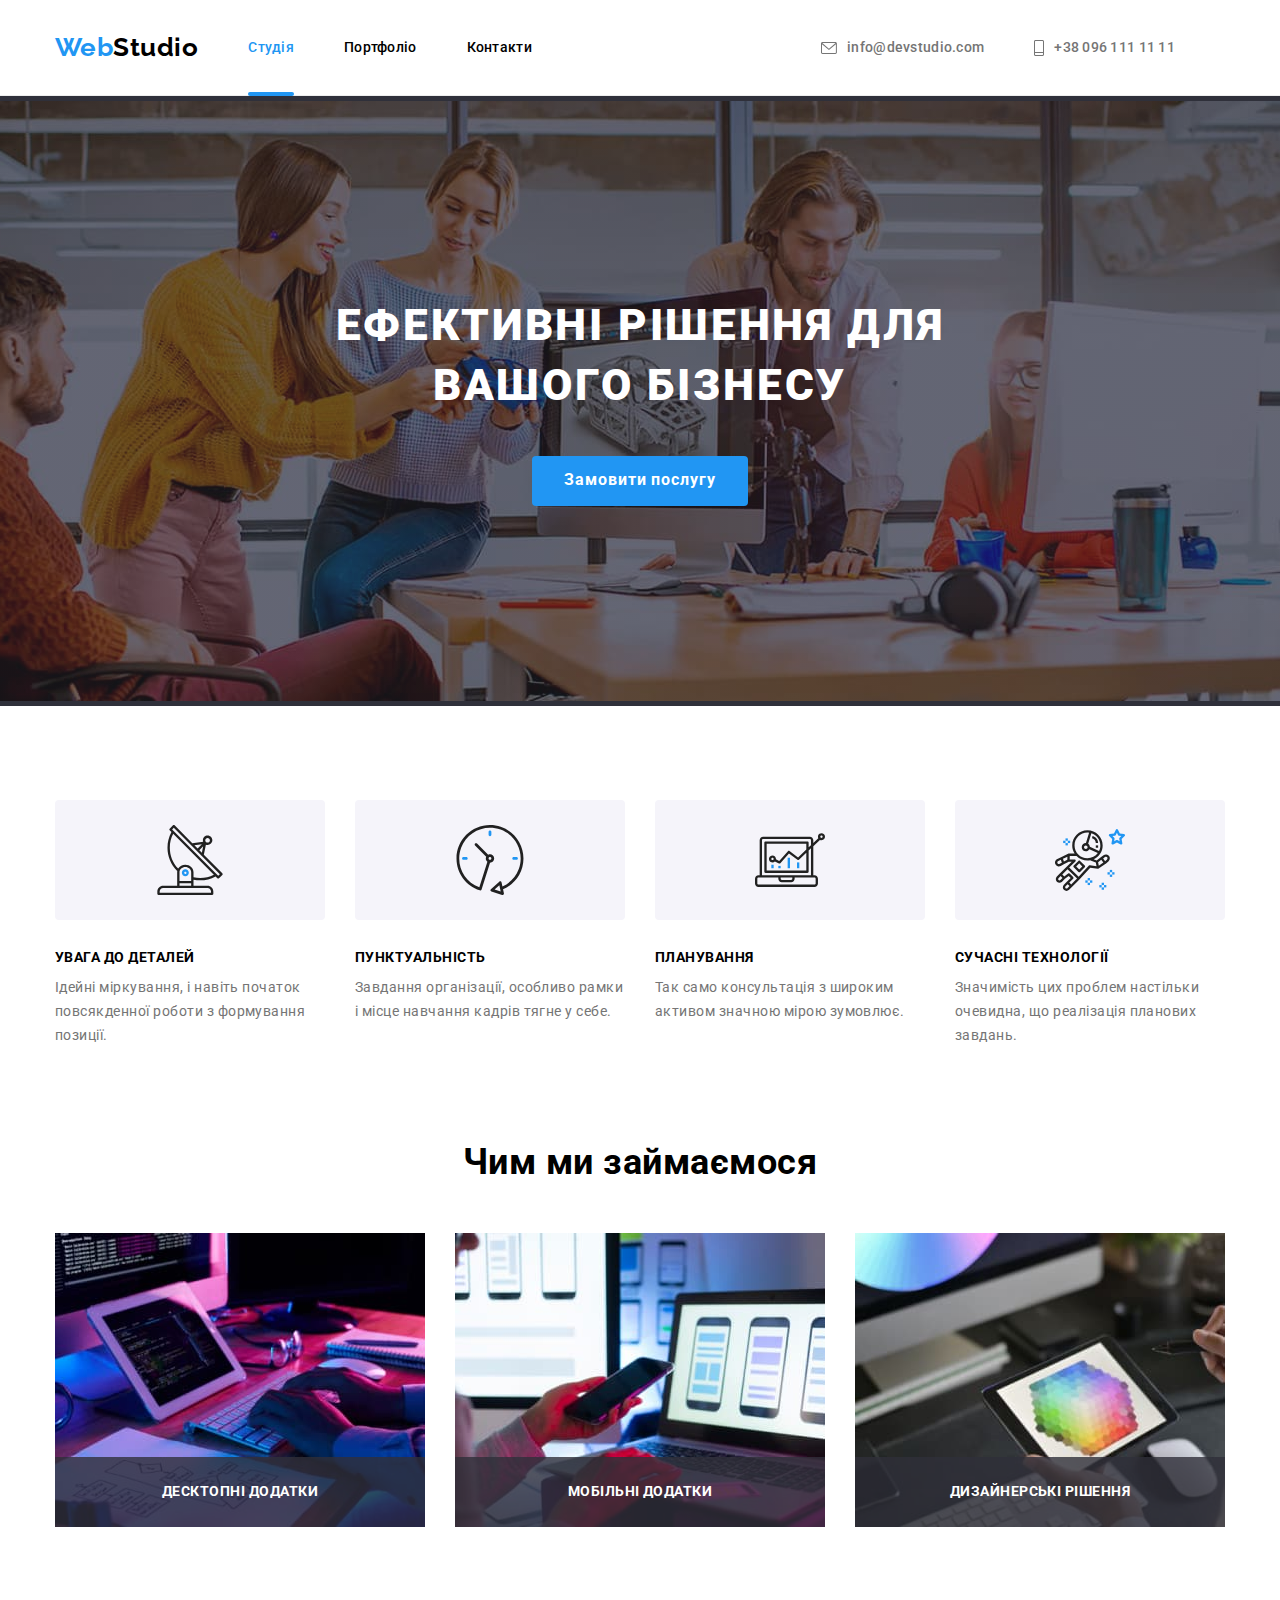
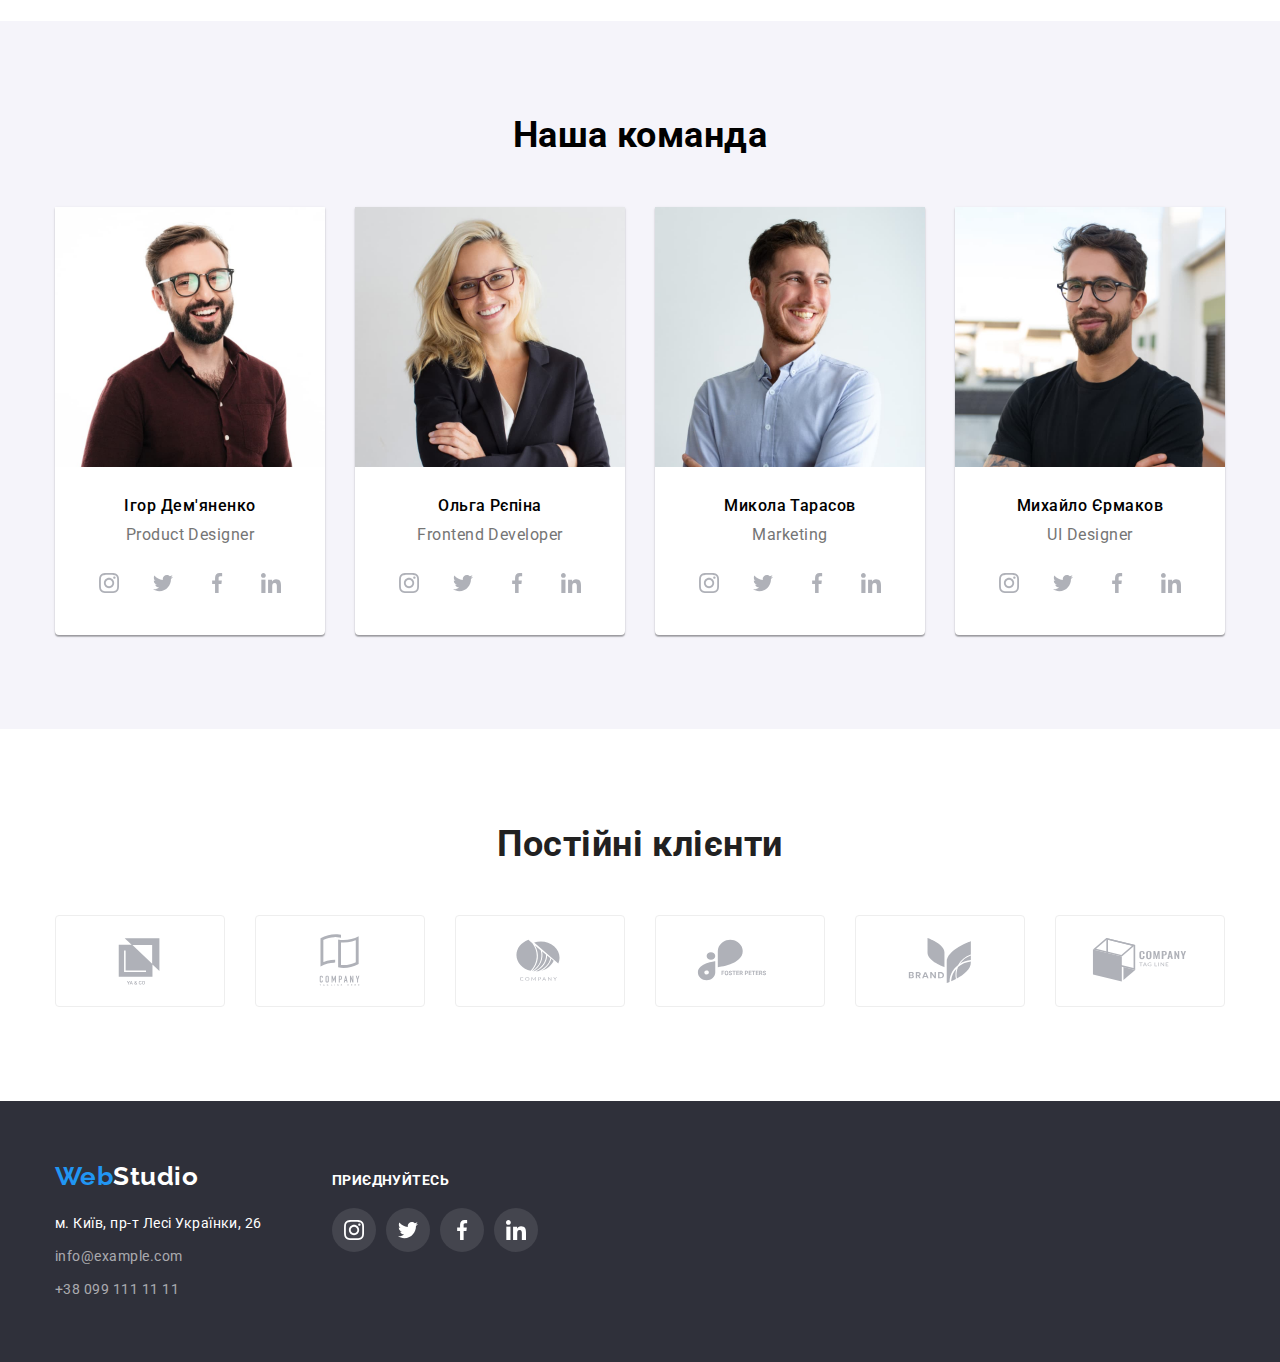
==== commit 9e8450d5: "upd.2" ====
--- a/index.html
+++ b/index.html
@@ -28,7 +28,9 @@
           >
           <ul class="menu-list list">
             <li class="menu-item">
-                <a class="menu-link link  " href="index.html"><span class="accent">Студія</span></a>
+              <a class="menu-link link" href="index.html"
+                ><span class="accent">Студія</span></a
+              >
             </li>
             <li class="menu-item">
               <a class="menu-link link" href="portfolio.html">Портфоліо</a>
@@ -142,9 +144,7 @@
                   width="370"
                   height="294"
                 />
-                <p class="work-link-text">
-                    Десктопні додатки
-                </p>
+                <p class="work-link-text">Десктопні додатки</p>
               </div>
             </li>
             <li class="work-image-li">
@@ -156,9 +156,7 @@
                   width="370"
                   height="294"
                 />
-                <p class="work-link-text">
-                    Мобільні додатки
-                </p>
+                <p class="work-link-text">Мобільні додатки</p>
               </div>
             </li>
             <li class="work-image-li">
@@ -170,9 +168,7 @@
                   width="370"
                   height="294"
                 />
-                <p class="work-link-text">
-                    Дизайнерські рішення
-                </p>
+                <p class="work-link-text">Дизайнерські рішення</p>
               </div>
             </li>
           </ul>
--- a/css/styles.css
+++ b/css/styles.css
@@ -12,6 +12,7 @@
   --primary-icon-color: rgba(175, 177, 184, 1);
   --second-icon-color: #757575;
   --time-activate: 250ms;
+  --funk-time: cubic-bezier(0.4, 0, 0.2, 1);
 }
 .menu-list .menu-link.current {
   color: var(--accent-color);
@@ -127,19 +128,20 @@
   color: var(--grey-color);
   transition-duration: var(--time-activate);
   position: relative;
+  transition-timing-function: var(--funk-time);
 }
 .menu-link:hover,
 .menu-link:focus {
   color: var(--accent-color);
 }
-.accent{
+.accent {
   color: var(--accent-color);
 }
 .menu-link .accent::after {
   position: absolute;
   left: 0;
   bottom: 0;
-  top: 54px;
+  top: 52.2px;
   content: "";
   display: block;
   width: 100%;
@@ -156,6 +158,7 @@
   display: flex;
   align-items: center;
   transition-duration: var(--time-activate);
+  transition-timing-function: var(--funk-time);
 }
 .mail:hover,
 .mail:focus {
@@ -170,6 +173,7 @@
   display: flex;
   align-items: center;
   transition-duration: var(--time-activate);
+  transition-timing-function: var(--funk-time);
 }
 .contact-phone-number:hover,
 .contact-phone-number:focus {
@@ -187,6 +191,7 @@
 .phone-icon {
   fill: var(--second-icon-color);
   transition-duration: var(--time-activate);
+  transition-timing-function: var(--funk-time);
 }
 /* MAIN */
 .first-section {
@@ -227,6 +232,7 @@
   align-items: center;
   justify-content: center;
   transition-duration: var(--time-activate);
+  transition-timing-function: var(--funk-time);
 }
 .modal-open-btn:active {
   background-color: #188ce8;
@@ -295,11 +301,11 @@
   width: 370px;
   height: 294px;
 }
-.work-text-box{
-position: relative;
-overflow: hidden;
-}
-.work-link-text{
+.work-text-box {
+  position: relative;
+  overflow: hidden;
+}
+.work-link-text {
   display: flex;
   align-items: center;
   justify-content: center;
@@ -311,12 +317,12 @@
   height: 70px;
   top: 224px;
   left: 0;
-  font-family:var(--primary-font);
+  font-family: var(--primary-font);
   font-weight: 700;
   font-size: 14px;
   line-height: 1.14;
   text-transform: uppercase;
-  }
+}
 .my-team {
   margin-bottom: 50px;
 }
@@ -385,6 +391,7 @@
   background-color: var(--primary-text-color-theme-light);
   fill: var(--primary-icon-color);
   transition-duration: var(--time-activate);
+  transition-timing-function: var(--funk-time);
 }
 .team-cont-icon:hover,
 .team-cont-icon:focus {
@@ -424,6 +431,7 @@
   border: 1px solid var(--border-color);
   border-radius: 4px;
   transition-duration: var(--time-activate);
+  transition-timing-function: var(--funk-time);
 }
 .client-comp:hover .client-icon,
 .client-comp:focus .client-icon {
@@ -436,6 +444,7 @@
 .client-icon {
   fill: var(--primary-icon-color);
   transition-duration: var(--time-activate);
+  transition-timing-function: var(--funk-time);
 }
 /* footer */
 .footer-page {
@@ -474,6 +483,7 @@
   line-height: 1.71;
   color: rgba(255, 255, 255, 0.6);
   transition-duration: var(--time-activate);
+  transition-timing-function: var(--funk-time);
 }
 .list-map {
   margin-bottom: 9px;
@@ -508,6 +518,7 @@
   border-radius: 50%;
   background-color: rgba(255, 255, 255, 0.1);
   transition-duration: var(--time-activate);
+  transition-timing-function: var(--funk-time);
 }
 .icon-footer {
   fill: var(--primary-text-color-theme-light);
@@ -538,6 +549,7 @@
   border: none;
   color: var(--grey-color);
   transition-duration: var(--time-activate);
+  transition-timing-function: var(--funk-time);
 }
 
 .button-item:hover,
@@ -572,7 +584,6 @@
   font-weight: 400;
   font-size: 16px;
   line-height: 1.8;
-
   color: var(--secondary-text-color-theme-light);
 }
 .shadow-link {
@@ -594,6 +605,7 @@
   transition-duration: var(--time-activate);
   position: relative;
   overflow: hidden;
+  transition-timing-function: var(--funk-time);
 }
 .overlay {
   position: absolute;
@@ -612,6 +624,7 @@
   font-weight: 400;
   font-size: 18px;
   line-height: 1.55;
+  transition-timing-function: var(--funk-time);
 }
 .shadow-link:hover .overlay,
 .shadow-link:focus .overlay {
@@ -633,13 +646,14 @@
   pointer-events: auto;
   transition: opacity var(--time-activate) ease,
     visibility var(--time-activate) ease;
+  transition-timing-function: var(--funk-time);
 }
 .backdrop.is-hidden {
   opacity: 0;
   visibility: hidden;
   pointer-events: none;
 }
-.modal{
+.modal {
   position: absolute;
   height: 528px;
   width: 581px;
@@ -648,7 +662,7 @@
   left: 50%;
   transform: translate(-50%, -50%);
 }
-.modal-close-btn{
+.modal-close-btn {
   position: absolute;
   top: 8px;
   right: 8px;
